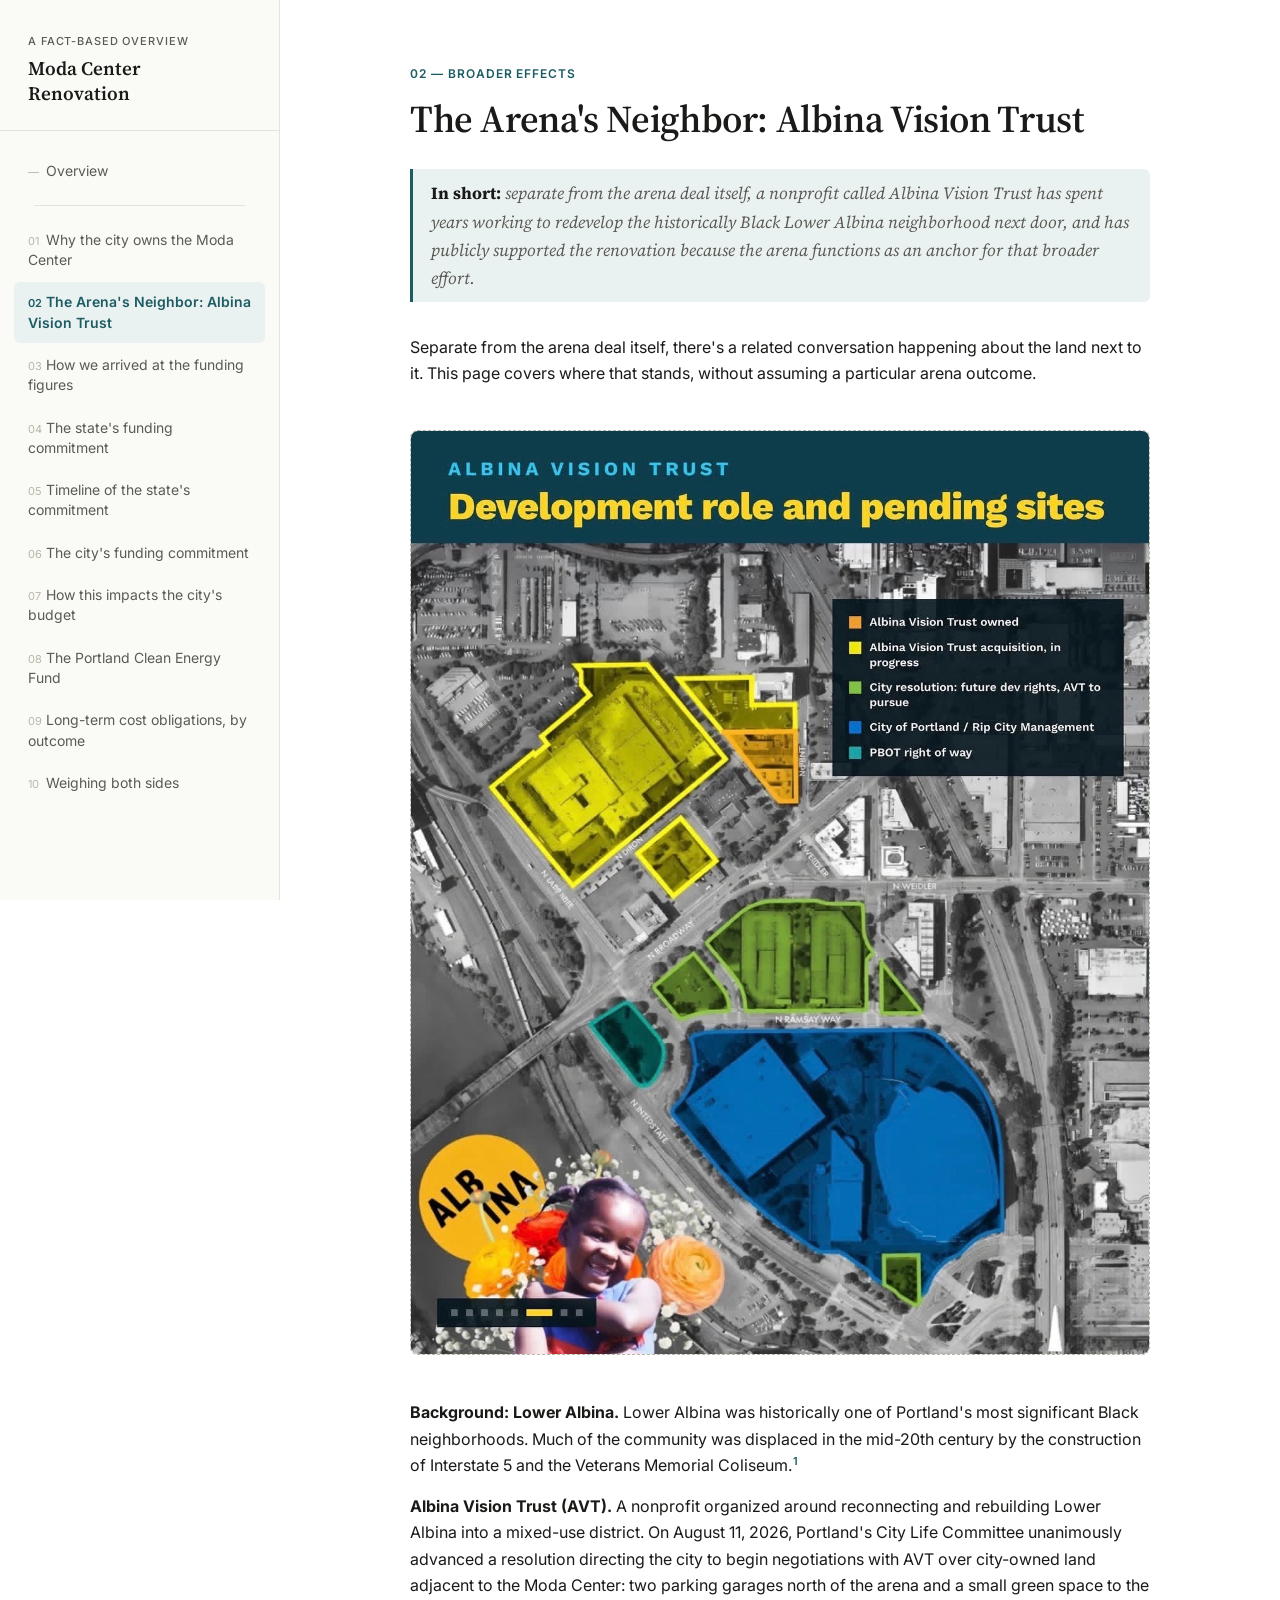
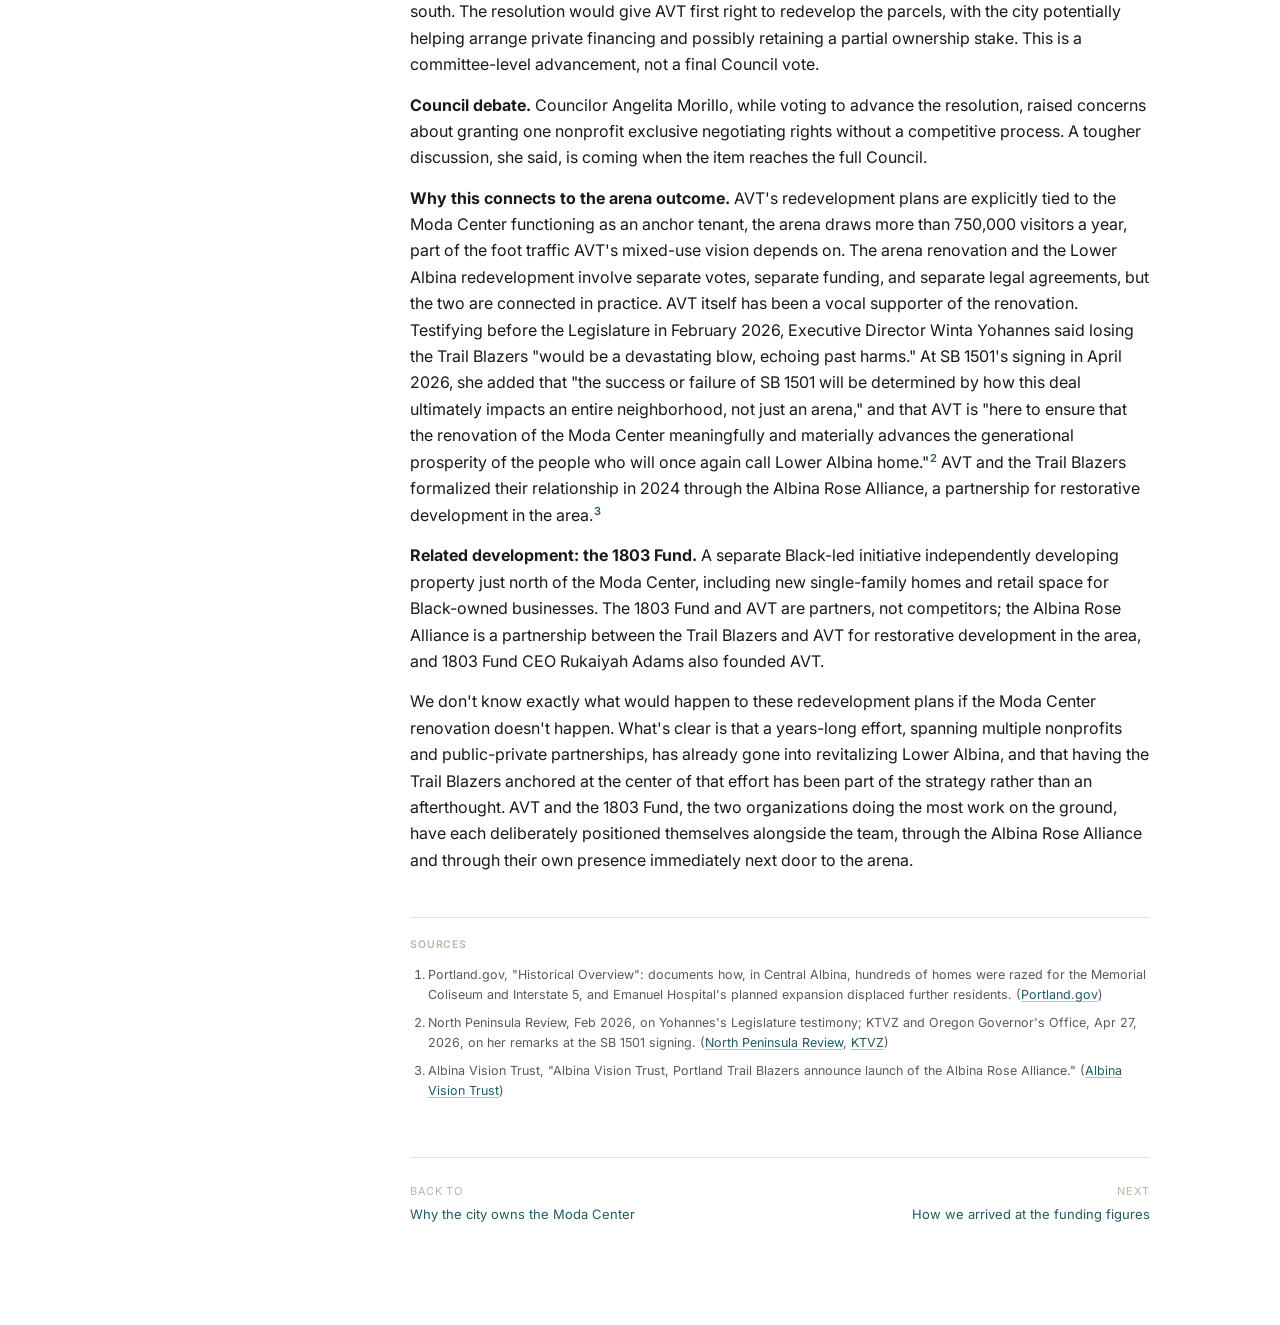
==== albina.html @ 6f6a685f "Add files via upload" ====
<!DOCTYPE html>
<html lang="en">
<head>
<meta charset="UTF-8">
<meta name="viewport" content="width=device-width, initial-scale=1.0">
<title>The Arena's Neighbor: Albina Vision Trust — Moda Center Renovation</title>
<link rel="preconnect" href="https://fonts.googleapis.com">
<link href="https://fonts.googleapis.com/css2?family=Source+Serif+4:opsz,wght@8..60,500;8..60,600;8..60,700&family=Inter:wght@400;500;600&display=swap" rel="stylesheet">
<link rel="stylesheet" href="styles.css">
</head>
<body>

<div class="mobile-topbar">
  <button class="menu-btn" id="menuBtn" aria-label="Open menu">☰</button>
  <a class="name" href="index.html">Moda Center Renovation</a>
</div>
<div class="sidebar-overlay" id="overlay"></div>

<div class="app">

  <aside class="sidebar" id="sidebar">
    <div class="sidebar-title">
      <div class="kicker">A fact-based overview</div>
      <a class="name" href="index.html">Moda Center<br>Renovation</a>
    </div>
    <nav class="navlist" id="navlist">
      <a href="index.html"><span class="navnum">&mdash;</span>Overview</a>
      <div class="navdivider"></div>
      <a href="city-ownership.html"><span class="navnum">01</span>Why the city owns the Moda Center</a>
      <a href="albina.html" class="active"><span class="navnum">02</span>The Arena's Neighbor: Albina Vision Trust</a>
      <a href="funding-figures.html"><span class="navnum">03</span>How we arrived at the funding figures</a>
      <a href="state-commitment.html"><span class="navnum">04</span>The state's funding commitment</a>
      <a href="state-timeline.html"><span class="navnum">05</span>Timeline of the state's commitment</a>
      <a href="city-commitment.html"><span class="navnum">06</span>The city's funding commitment</a>
      <a href="city-budget.html"><span class="navnum">07</span>How this impacts the city's budget</a>
      <a href="pcef.html"><span class="navnum">08</span>The Portland Clean Energy Fund</a>
      <a href="long-term-costs.html"><span class="navnum">09</span>Long-term cost obligations, by outcome</a>
      <a href="case-for-against.html"><span class="navnum">10</span>Weighing both sides</a>
    </nav>
  </aside>

  <main class="content">
    <div class="page">
      <div class="page-eyebrow">02 &mdash; Broader effects</div>
      <h1>The Arena's Neighbor: Albina Vision Trust</h1>

      <div class="tldr">
        <strong>In short:</strong> separate from the arena deal itself, a nonprofit called Albina Vision Trust has spent years working to redevelop the historically Black Lower Albina neighborhood next door, and has publicly supported the renovation because the arena functions as an anchor for that broader effort.
      </div>

      <div class="slot">
        <div class="intro-slot">
<p>Separate from the arena deal itself, there's a related conversation happening about the land next to it. This page covers where that stands, without assuming a particular arena outcome.</p>
        </div>
      </div>

      <div class="slot">
        <div class="image-slot">
          <img src="albina.png" alt="Map or district diagram of the parcels involved in the Lower Albina redevelopment">
        </div>
      </div>

      <div class="slot">
        <div class="commentary-slot">
<p><strong>Background: Lower Albina.</strong> Lower Albina was historically one of Portland's most significant Black neighborhoods. Much of the community was displaced in the mid-20th century by the construction of Interstate 5 and the Veterans Memorial Coliseum.<span class="footnote-ref">1</span></p>
<p><strong>Albina Vision Trust (AVT).</strong> A nonprofit organized around reconnecting and rebuilding Lower Albina into a mixed-use district. On August 11, 2026, Portland's City Life Committee unanimously advanced a resolution directing the city to begin negotiations with AVT over city-owned land adjacent to the Moda Center: two parking garages north of the arena and a small green space to the south. The resolution would give AVT first right to redevelop the parcels, with the city potentially helping arrange private financing and possibly retaining a partial ownership stake. This is a committee-level advancement, not a final Council vote.</p>
<p><strong>Council debate.</strong> Councilor Angelita Morillo, while voting to advance the resolution, raised concerns about granting one nonprofit exclusive negotiating rights without a competitive process. A tougher discussion, she said, is coming when the item reaches the full Council.</p>
<p><strong>Why this connects to the arena outcome.</strong> AVT's redevelopment plans are explicitly tied to the Moda Center functioning as an anchor tenant, the arena draws more than 750,000 visitors a year, part of the foot traffic AVT's mixed-use vision depends on. The arena renovation and the Lower Albina redevelopment involve separate votes, separate funding, and separate legal agreements, but the two are connected in practice. AVT itself has been a vocal supporter of the renovation. Testifying before the Legislature in February 2026, Executive Director Winta Yohannes said losing the Trail Blazers "would be a devastating blow, echoing past harms." At SB 1501's signing in April 2026, she added that "the success or failure of SB 1501 will be determined by how this deal ultimately impacts an entire neighborhood, not just an arena," and that AVT is "here to ensure that the renovation of the Moda Center meaningfully and materially advances the generational prosperity of the people who will once again call Lower Albina home."<span class="footnote-ref">2</span> AVT and the Trail Blazers formalized their relationship in 2024 through the Albina Rose Alliance, a partnership for restorative development in the area.<span class="footnote-ref">3</span></p>
<p><strong>Related development: the 1803 Fund.</strong> A separate Black-led initiative independently developing property just north of the Moda Center, including new single-family homes and retail space for Black-owned businesses. The 1803 Fund and AVT are partners, not competitors; the Albina Rose Alliance is a partnership between the Trail Blazers and AVT for restorative development in the area, and 1803 Fund CEO Rukaiyah Adams also founded AVT.</p>
<p>We don't know exactly what would happen to these redevelopment plans if the Moda Center renovation doesn't happen. What's clear is that a years-long effort, spanning multiple nonprofits and public-private partnerships, has already gone into revitalizing Lower Albina, and that having the Trail Blazers anchored at the center of that effort has been part of the strategy rather than an afterthought. AVT and the 1803 Fund, the two organizations doing the most work on the ground, have each deliberately positioned themselves alongside the team, through the Albina Rose Alliance and through their own presence immediately next door to the arena.</p>
        </div>
      </div>

      <div class="slot footnotes">
        <div class="slot-label">Sources</div>
        <ol>
          <li>Portland.gov, "Historical Overview": documents how, in Central Albina, hundreds of homes were razed for the Memorial Coliseum and Interstate 5, and Emanuel Hospital's planned expansion displaced further residents. (<a href="https://www.portland.gov/phb/nnehousing/framework/historical-overview" target="_blank" rel="noopener">Portland.gov</a>)</li>
          <li>North Peninsula Review, Feb 2026, on Yohannes's Legislature testimony; KTVZ and Oregon Governor's Office, Apr 27, 2026, on her remarks at the SB 1501 signing. (<a href="https://northpeninsulareview.com/support-grows-for-moda-center-upgrades-to-keep-trail-blazers-in-portland/" target="_blank" rel="noopener">North Peninsula Review</a>, <a href="https://ktvz.com/news/2026/04/27/oregon-and-portland-invest-in-moda-center-modernization/" target="_blank" rel="noopener">KTVZ</a>)</li>
          <li>Albina Vision Trust, "Albina Vision Trust, Portland Trail Blazers announce launch of the Albina Rose Alliance." (<a href="https://albinavision.org/albina-rose-alliance" target="_blank" rel="noopener">Albina Vision Trust</a>)</li>
        </ol>
      </div>

      <div class="page-footer-nav">
        <a href="city-ownership.html"><span class="dir">Back to</span><span>Why the city owns the Moda Center</span></a>
        <a class="next" href="funding-figures.html"><span class="dir">Next</span><span>How we arrived at the funding figures</span></a>
      </div>
    </div>
  </main>
</div>

<script src="script.js"></script>

</body>
</html>
---- styles.css ----
:root{
  --white:#FFFFFF;
  --ink:#1A1A18;
  --ink-soft:#5B5A54;
  --line:#E5E3DC;
  --sidebar-bg:#FAFAF7;
  --accent:#1D5C63;
  --accent-soft:#EAF1F1;
  --placeholder-bg:#F7F6F2;
  --placeholder-line:#B9B6A9;
}
*{box-sizing:border-box;}
html{scroll-behavior:smooth;}
body{
  margin:0;
  background:var(--white);
  color:var(--ink);
  font-family:'Inter', -apple-system, sans-serif;
  line-height:1.65;
  -webkit-font-smoothing:antialiased;
}
a{color:var(--accent);text-decoration-color:rgba(29,92,99,0.35);text-underline-offset:2px;}
a:hover{text-decoration-color:var(--accent);}

/* ---------- Layout ---------- */
.app{display:flex;min-height:100vh;}

/* ---------- Sidebar ---------- */
.sidebar{
  width:280px;
  flex-shrink:0;
  background:var(--sidebar-bg);
  border-right:1px solid var(--line);
  padding:32px 0 40px;
  position:sticky;
  top:0;
  height:100vh;
  overflow-y:auto;
}
.sidebar-title{
  padding:0 28px 24px;
  border-bottom:1px solid var(--line);
  margin-bottom:12px;
}
.sidebar-title .kicker{
  font-size:11px;
  letter-spacing:.08em;
  text-transform:uppercase;
  color:var(--ink-soft);
  margin-bottom:6px;
  font-weight:500;
}
.sidebar-title .name{
  font-family:'Source Serif 4', serif;
  font-weight:600;
  font-size:19px;
  line-height:1.3;
  color:var(--ink);
  text-decoration:none;
  display:block;
}
nav.navlist{padding:8px 14px;}
nav.navlist a{
  display:block;
  text-decoration:none;
  color:var(--ink-soft);
  font-size:14px;
  line-height:1.45;
  padding:10px 14px;
  border-radius:6px;
  margin-bottom:2px;
  transition:background .12s ease, color .12s ease;
}
nav.navlist a:hover{background:var(--accent-soft);color:var(--ink);}
nav.navlist a.active{
  background:var(--accent-soft);
  color:var(--accent);
  font-weight:600;
}
nav.navlist .navnum{
  display:inline-block;
  font-family:'Inter',sans-serif;
  font-size:11px;
  color:var(--placeholder-line);
  width:18px;
}
nav.navlist a.active .navnum{color:var(--accent);}
.navdivider{
  height:1px;background:var(--line);margin:14px 20px;
}

/* Mobile toggle */
.mobile-topbar{display:none;}
.sidebar-overlay{display:none;}

/* ---------- Main content ---------- */
main.content{
  flex:1;
  min-width:0;
  padding:64px 48px 100px;
}
.page{max-width:740px;margin:0 auto;}

.page-eyebrow{
  font-size:12px;
  letter-spacing:.08em;
  text-transform:uppercase;
  color:var(--accent);
  font-weight:600;
  margin-bottom:14px;
}
.page h1{
  font-family:'Source Serif 4', serif;
  font-weight:600;
  font-size:clamp(28px, 4vw, 38px);
  line-height:1.15;
  letter-spacing:-0.01em;
  margin:0 0 28px;
}

/* ---------- Placeholder blocks (user fills these in) ---------- */
.slot{margin-bottom:44px;}
.slot-label{
  font-family:'Inter',sans-serif;
  font-size:10.5px;
  letter-spacing:.08em;
  text-transform:uppercase;
  color:var(--placeholder-line);
  font-weight:600;
  margin-bottom:10px;
}

.intro-slot{
  font-size:16px;
  line-height:1.65;
  color:var(--ink);
}
.intro-slot p{margin:0 0 14px;}
.intro-slot p:last-child{margin-bottom:0;}
.intro-slot .placeholder-text{color:var(--placeholder-line);font-style:italic;}

.image-slot{
  border:1.5px dashed var(--placeholder-line);
  background:var(--placeholder-bg);
  border-radius:8px;
  padding:0;
  overflow:hidden;
}
.image-slot .img-inner{
  min-height:280px;
  display:flex;
  flex-direction:column;
  align-items:center;
  justify-content:center;
  gap:10px;
  padding:36px 24px;
  text-align:center;
}
.image-slot .icon{font-size:26px;opacity:.35;}
.image-slot .img-title{
  font-family:'Inter',sans-serif;
  font-size:13px;
  font-weight:600;
  color:var(--ink-soft);
}
.image-slot .img-desc{
  font-size:13px;
  color:var(--placeholder-line);
  max-width:420px;
}
.image-slot img{
  display:block;
  width:100%;
  height:auto;
}

/* Two images side by side, sharing one caption beneath */
.image-pair{
  display:flex;
  gap:16px;
}
.image-pair .image-slot{
  flex:1;
  min-width:0;
}
@media (max-width:640px){
  .image-pair{flex-direction:column;}
}

/* Two columns side by side, each with its own image + list (case-for/case-against pages) */
.two-col{
  display:flex;
  gap:28px;
  align-items:flex-start;
}
.two-col > div{
  flex:1;
  min-width:0;
}
.two-col h3{
  font-family:'Source Serif 4', serif;
  font-weight:600;
  font-size:19px;
  margin:0 0 14px;
}
.two-col ul{
  padding-left:20px;
  margin:14px 0 0;
  font-size:15px;
}
.two-col li{margin-bottom:12px;line-height:1.55;}
.two-col li a{font-size:12.5px;}
@media (max-width:768px){
  .two-col{flex-direction:column;}
}

/* Real, drafted infographics — distinct from the dashed "add your own" slots */
.graphic-card{
  border:1px solid var(--line);
  background:var(--white);
  border-radius:8px;
  padding:20px 16px 8px;
}
.graphic-card svg{display:block;width:100%;height:auto;}
.graphic-caption{
  font-family:'Inter',sans-serif;
  font-size:12px;
  color:var(--placeholder-line);
  text-align:center;
  padding:10px 16px 4px;
  font-style:italic;
}

.commentary-slot{
  font-size:16px;
  color:var(--ink);
}
.commentary-slot p{margin:0 0 14px;}
.commentary-slot p:last-child{margin-bottom:0;}
.commentary-slot .placeholder-text{
  color:var(--placeholder-line);
  font-style:italic;
  line-height:1.8;
}
.commentary-slot .placeholder-text p{margin:0 0 14px;}
.commentary-slot .example-link-note{
  margin-top:18px;
  padding:14px 16px;
  background:var(--placeholder-bg);
  border:1px dashed var(--placeholder-line);
  border-radius:6px;
  font-family:'Inter',sans-serif;
  font-size:12.5px;
  color:var(--ink-soft);
}
.commentary-slot .example-link-note code{
  background:var(--white);
  border:1px solid var(--line);
  border-radius:3px;
  padding:1px 5px;
  font-size:11.5px;
}
.commentary-slot ul{padding-left:20px;margin:0 0 14px;}
.commentary-slot li{margin-bottom:6px;}

.footnote-ref{
  font-size:11px;
  vertical-align:super;
  color:var(--accent);
  font-weight:600;
  margin-left:1px;
}

.footnotes{
  margin-top:40px;
  padding-top:18px;
  border-top:1px solid var(--line);
}
.footnotes .slot-label{margin-bottom:12px;}
.footnotes ol{
  padding-left:18px;
  margin:0;
  font-family:'Inter',sans-serif;
  font-size:12.5px;
  color:var(--ink-soft);
}
.footnotes li{margin-bottom:8px;line-height:1.6;}

/* One-line "in short" summary under H1 */
.tldr{
  font-size:17px;
  color:var(--ink-soft);
  border-left:3px solid var(--accent);
  padding:10px 18px;
  margin:0 0 32px;
  background:var(--accent-soft);
  border-radius:0 6px 6px 0;
  font-family:'Source Serif 4', serif;
  font-style:italic;
}
.tldr strong{font-style:normal;color:var(--ink);}

/* Pulled-out stat callout (two-panel comparison) */
.stat-callout{
  display:flex;
  border:1px solid var(--line);
  border-radius:8px;
  overflow:hidden;
  margin:32px 0;
}
.stat-callout .stat-block{
  flex:1;
  padding:22px 20px;
  text-align:center;
  border-right:1px solid var(--line);
}
.stat-callout .stat-block:last-child{border-right:none;background:var(--accent-soft);}
.stat-callout .num{
  font-family:'Source Serif 4', serif;
  font-weight:600;
  font-size:32px;
  color:var(--ink);
  display:block;
}
.stat-callout .stat-block:last-child .num{color:var(--accent);}
.stat-callout .lbl{
  font-size:12px;
  color:var(--ink-soft);
  text-transform:uppercase;
  letter-spacing:.04em;
  margin-top:4px;
  display:block;
}
@media (max-width:600px){
  .stat-callout{flex-direction:column;}
  .stat-callout .stat-block{border-right:none;border-bottom:1px solid var(--line);}
  .stat-callout .stat-block:last-child{border-bottom:none;}
}

/* Consistent bold-label / dated fact list */
.fact-list{list-style:none;margin:14px 0;padding:0;}
.fact-list li{
  display:grid;
  grid-template-columns:120px 1fr;
  gap:16px;
  padding:12px 0;
  border-bottom:1px solid var(--line);
  font-size:15px;
}
.fact-list li:first-child{padding-top:0;}
.fact-list li:last-child{border-bottom:none;}
.fact-list .fl-label{
  font-family:'Source Serif 4', serif;
  font-weight:600;
  color:var(--accent);
  font-size:15px;
}
@media (max-width:560px){
  .fact-list li{grid-template-columns:1fr;gap:2px;}
}

.page-footer-nav{
  margin-top:56px;
  padding-top:24px;
  border-top:1px solid var(--line);
  display:flex;
  justify-content:space-between;
  font-family:'Inter',sans-serif;
  font-size:13px;
}
.page-footer-nav a{
  display:flex;
  flex-direction:column;
  text-decoration:none;
}
.page-footer-nav .dir{font-size:11px;text-transform:uppercase;letter-spacing:.06em;color:var(--placeholder-line);margin-bottom:3px;}
.page-footer-nav .next{margin-left:auto;text-align:right;}

@media (max-width: 880px){
  .sidebar{
    position:fixed;
    left:0;top:0;
    transform:translateX(-100%);
    z-index:50;
    transition:transform .2s ease;
    width:280px;
    box-shadow:2px 0 24px rgba(0,0,0,0.08);
  }
  .sidebar.open{transform:translateX(0);}
  .sidebar-overlay{
    display:none;
    position:fixed;inset:0;
    background:rgba(0,0,0,0.25);
    z-index:40;
  }
  .sidebar-overlay.show{display:block;}
  .mobile-topbar{
    display:flex;
    align-items:center;
    gap:14px;
    padding:16px 20px;
    border-bottom:1px solid var(--line);
    position:sticky;
    top:0;
    background:var(--white);
    z-index:30;
  }
  .mobile-topbar .menu-btn{
    border:1px solid var(--line);
    background:var(--white);
    border-radius:6px;
    width:36px;height:36px;
    display:flex;align-items:center;justify-content:center;
    cursor:pointer;
    font-size:16px;
  }
  .mobile-topbar .name{
    font-family:'Source Serif 4', serif;
    font-weight:600;
    font-size:16px;
    text-decoration:none;
    color:var(--ink);
  }
  main.content{padding:32px 22px 80px;}
}
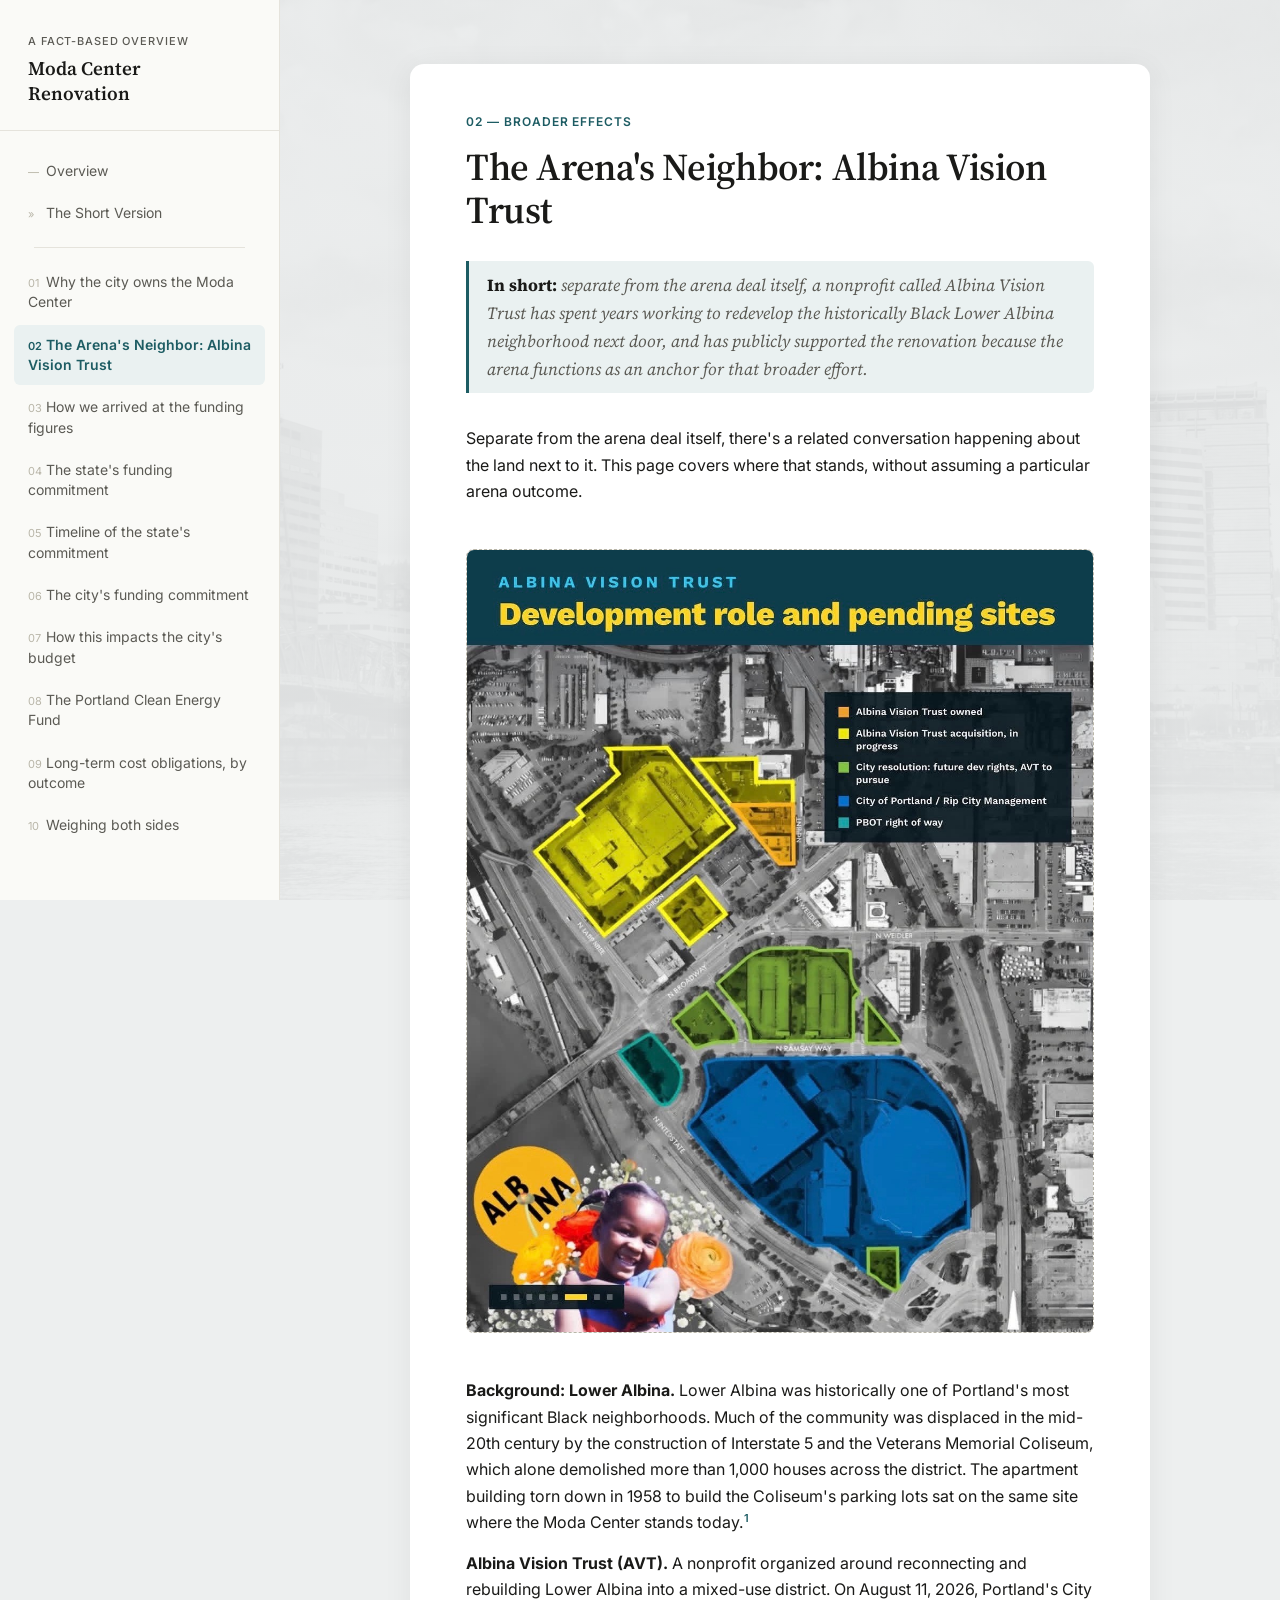
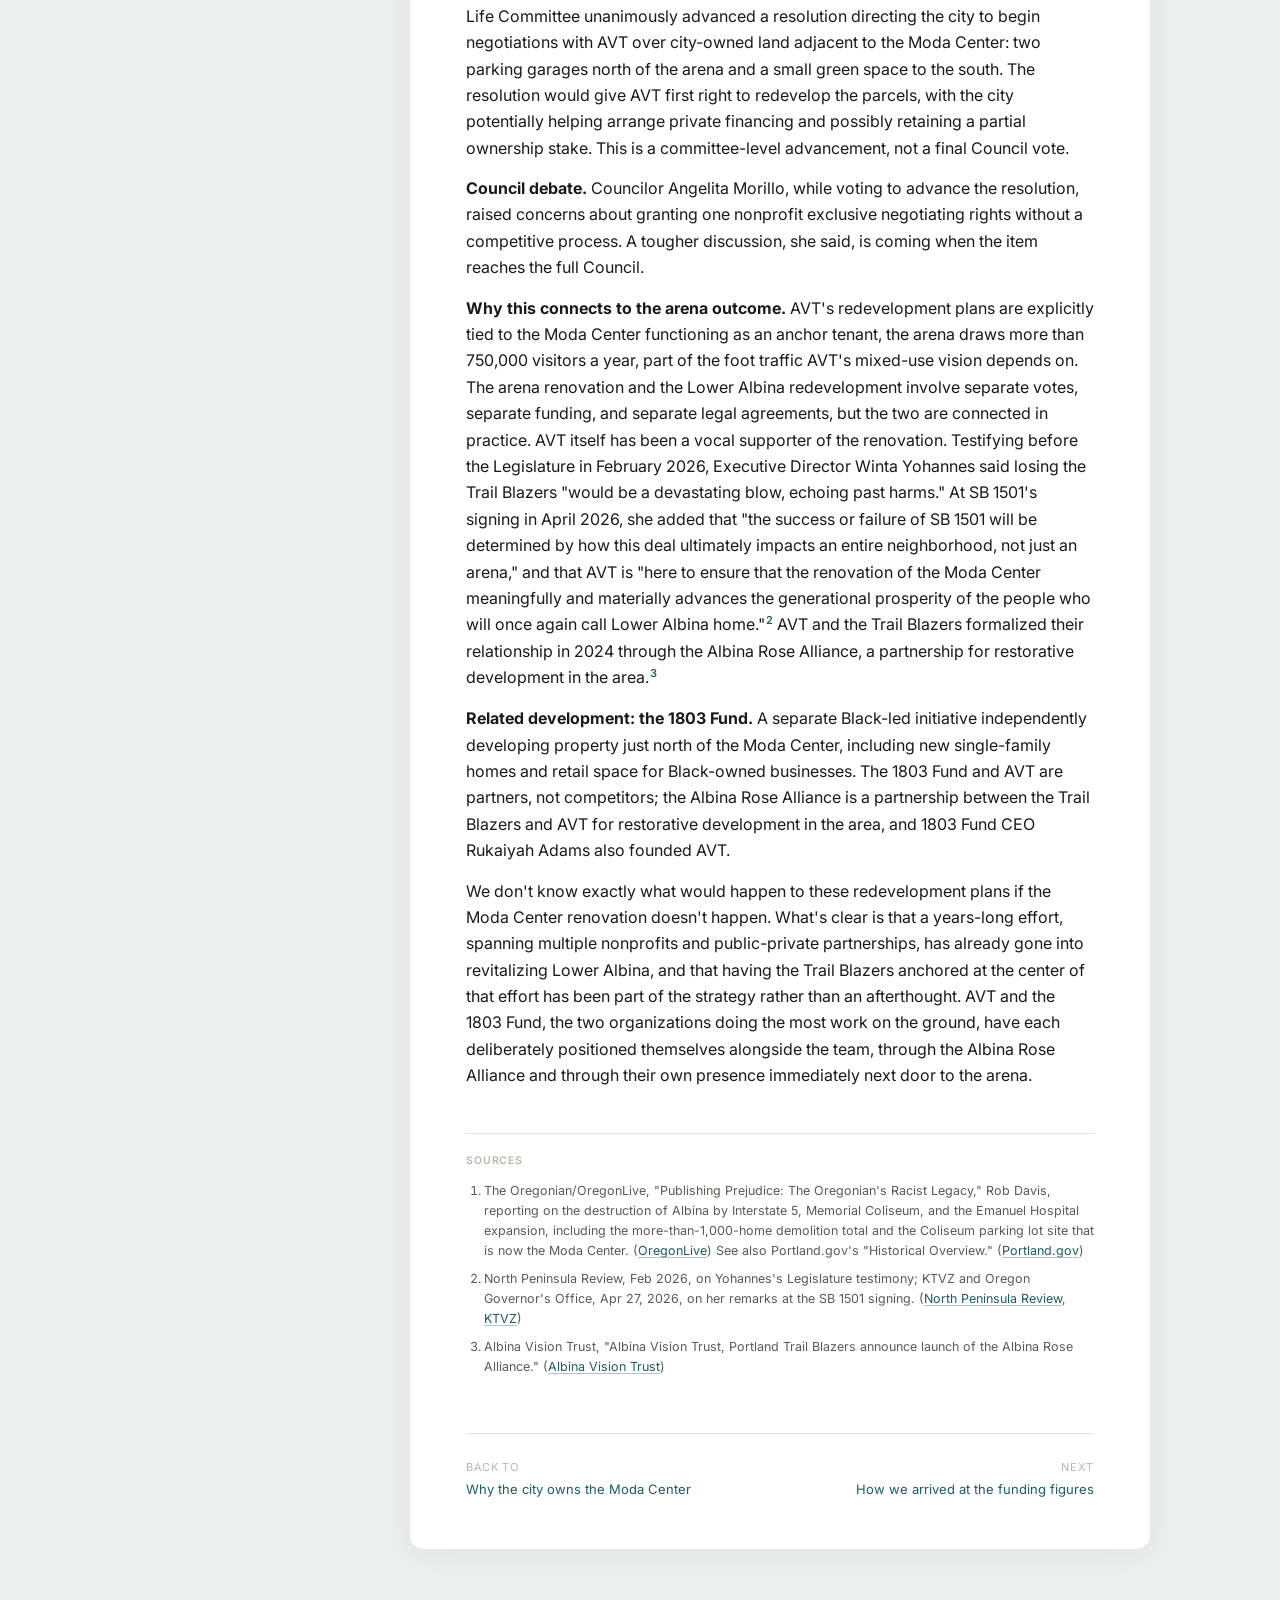
==== commit 066af4f6: "Add files via upload" ====
--- a/albina.html
+++ b/albina.html
@@ -24,7 +24,8 @@
       <a class="name" href="index.html">Moda Center<br>Renovation</a>
     </div>
     <nav class="navlist" id="navlist">
-      <a href="index.html"><span class="navnum">&mdash;</span>Overview</a>
+      <a href="overview.html"><span class="navnum">&mdash;</span>Overview</a>
+      <a href="short-version.html"><span class="navnum">&raquo;</span>The Short Version</a>
       <div class="navdivider"></div>
       <a href="city-ownership.html"><span class="navnum">01</span>Why the city owns the Moda Center</a>
       <a href="albina.html" class="active"><span class="navnum">02</span>The Arena's Neighbor: Albina Vision Trust</a>
@@ -62,7 +63,7 @@
 
       <div class="slot">
         <div class="commentary-slot">
-<p><strong>Background: Lower Albina.</strong> Lower Albina was historically one of Portland's most significant Black neighborhoods. Much of the community was displaced in the mid-20th century by the construction of Interstate 5 and the Veterans Memorial Coliseum.<span class="footnote-ref">1</span></p>
+<p><strong>Background: Lower Albina.</strong> Lower Albina was historically one of Portland's most significant Black neighborhoods. Much of the community was displaced in the mid-20th century by the construction of Interstate 5 and the Veterans Memorial Coliseum, which alone demolished more than 1,000 houses across the district. The apartment building torn down in 1958 to build the Coliseum's parking lots sat on the same site where the Moda Center stands today.<span class="footnote-ref">1</span></p>
 <p><strong>Albina Vision Trust (AVT).</strong> A nonprofit organized around reconnecting and rebuilding Lower Albina into a mixed-use district. On August 11, 2026, Portland's City Life Committee unanimously advanced a resolution directing the city to begin negotiations with AVT over city-owned land adjacent to the Moda Center: two parking garages north of the arena and a small green space to the south. The resolution would give AVT first right to redevelop the parcels, with the city potentially helping arrange private financing and possibly retaining a partial ownership stake. This is a committee-level advancement, not a final Council vote.</p>
 <p><strong>Council debate.</strong> Councilor Angelita Morillo, while voting to advance the resolution, raised concerns about granting one nonprofit exclusive negotiating rights without a competitive process. A tougher discussion, she said, is coming when the item reaches the full Council.</p>
 <p><strong>Why this connects to the arena outcome.</strong> AVT's redevelopment plans are explicitly tied to the Moda Center functioning as an anchor tenant, the arena draws more than 750,000 visitors a year, part of the foot traffic AVT's mixed-use vision depends on. The arena renovation and the Lower Albina redevelopment involve separate votes, separate funding, and separate legal agreements, but the two are connected in practice. AVT itself has been a vocal supporter of the renovation. Testifying before the Legislature in February 2026, Executive Director Winta Yohannes said losing the Trail Blazers "would be a devastating blow, echoing past harms." At SB 1501's signing in April 2026, she added that "the success or failure of SB 1501 will be determined by how this deal ultimately impacts an entire neighborhood, not just an arena," and that AVT is "here to ensure that the renovation of the Moda Center meaningfully and materially advances the generational prosperity of the people who will once again call Lower Albina home."<span class="footnote-ref">2</span> AVT and the Trail Blazers formalized their relationship in 2024 through the Albina Rose Alliance, a partnership for restorative development in the area.<span class="footnote-ref">3</span></p>
@@ -74,7 +75,7 @@
       <div class="slot footnotes">
         <div class="slot-label">Sources</div>
         <ol>
-          <li>Portland.gov, "Historical Overview": documents how, in Central Albina, hundreds of homes were razed for the Memorial Coliseum and Interstate 5, and Emanuel Hospital's planned expansion displaced further residents. (<a href="https://www.portland.gov/phb/nnehousing/framework/historical-overview" target="_blank" rel="noopener">Portland.gov</a>)</li>
+          <li>The Oregonian/OregonLive, "Publishing Prejudice: The Oregonian's Racist Legacy," Rob Davis, reporting on the destruction of Albina by Interstate 5, Memorial Coliseum, and the Emanuel Hospital expansion, including the more-than-1,000-home demolition total and the Coliseum parking lot site that is now the Moda Center. (<a href="https://projects.oregonlive.com/publishing-prejudice/whitewashing-destruction" target="_blank" rel="noopener">OregonLive</a>) See also Portland.gov's "Historical Overview." (<a href="https://www.portland.gov/phb/nnehousing/framework/historical-overview" target="_blank" rel="noopener">Portland.gov</a>)</li>
           <li>North Peninsula Review, Feb 2026, on Yohannes's Legislature testimony; KTVZ and Oregon Governor's Office, Apr 27, 2026, on her remarks at the SB 1501 signing. (<a href="https://northpeninsulareview.com/support-grows-for-moda-center-upgrades-to-keep-trail-blazers-in-portland/" target="_blank" rel="noopener">North Peninsula Review</a>, <a href="https://ktvz.com/news/2026/04/27/oregon-and-portland-invest-in-moda-center-modernization/" target="_blank" rel="noopener">KTVZ</a>)</li>
           <li>Albina Vision Trust, "Albina Vision Trust, Portland Trail Blazers announce launch of the Albina Rose Alliance." (<a href="https://albinavision.org/albina-rose-alliance" target="_blank" rel="noopener">Albina Vision Trust</a>)</li>
         </ol>
--- a/styles.css
+++ b/styles.css
@@ -10,10 +10,20 @@
   --placeholder-line:#B9B6A9;
 }
 *{box-sizing:border-box;}
-html{scroll-behavior:smooth;}
+html{
+  scroll-behavior:smooth;
+  background-color:#EDEFEF;
+  background-image:
+    linear-gradient(180deg, rgba(237,239,239,0.88), rgba(237,239,239,0.93)),
+    url('site-background.png');
+  background-repeat:no-repeat;
+  background-size:cover;
+  background-position:top center;
+  background-attachment:fixed;
+}
 body{
   margin:0;
-  background:var(--white);
+  background:transparent;
   color:var(--ink);
   font-family:'Inter', -apple-system, sans-serif;
   line-height:1.65;
@@ -99,7 +109,14 @@
   min-width:0;
   padding:64px 48px 100px;
 }
-.page{max-width:740px;margin:0 auto;}
+.page{
+  max-width:740px;
+  margin:0 auto;
+  background:var(--white);
+  border-radius:14px;
+  padding:48px 56px;
+  box-shadow:0 4px 30px rgba(20,30,30,0.06);
+}
 
 .page-eyebrow{
   font-size:12px;
@@ -285,6 +302,23 @@
   color:var(--ink-soft);
 }
 .footnotes li{margin-bottom:8px;line-height:1.6;}
+
+/* Reading-time badge */
+.readtime{
+  display:inline-flex;
+  align-items:center;
+  gap:8px;
+  font-family:'Inter',sans-serif;
+  font-size:13px;
+  color:var(--ink-soft);
+  background:var(--placeholder-bg);
+  border:1px solid var(--line);
+  border-radius:20px;
+  padding:7px 16px;
+  margin:0 0 28px;
+}
+.readtime .clock{font-size:14px;}
+.readtime strong{color:var(--ink);font-weight:600;}
 
 /* One-line "in short" summary under H1 */
 .tldr{
@@ -421,5 +455,134 @@
     text-decoration:none;
     color:var(--ink);
   }
-  main.content{padding:32px 22px 80px;}
-}
+  main.content{padding:32px 14px 80px;}
+  .page{padding:28px 24px;border-radius:10px;}
+}
+
+/* ============================================== */
+/* The Short Version — fast-scan page blocks       */
+/* ============================================== */
+.scan-block{padding:36px 0;border-bottom:1px solid var(--line);}
+.scan-block:first-of-type{padding-top:0;}
+.scan-block:last-child{border-bottom:none;}
+.scan-block .scan-num{
+  font-family:'Inter',sans-serif;
+  font-size:11px;
+  color:var(--accent);
+  font-weight:600;
+  letter-spacing:.06em;
+  text-transform:uppercase;
+  margin-bottom:6px;
+}
+.scan-block h2{
+  font-family:'Source Serif 4', serif;
+  font-weight:600;
+  font-size:20px;
+  margin:0 0 14px;
+  line-height:1.3;
+}
+.scan-block a h2{color:var(--ink);}
+.scan-block a{text-decoration:none;}
+.scan-block .image-slot{margin-bottom:14px;}
+.scan-block > p{
+  font-size:15px;
+  color:var(--ink-soft);
+  margin:0 0 10px;
+}
+.readmore{
+  font-family:'Inter',sans-serif;
+  font-size:13px;
+  font-weight:600;
+  text-decoration:none;
+}
+.readmore::after{content:" \2192";}
+
+/* ============================================== */
+/* Landing choice page (index.html only)           */
+/* ============================================== */
+.landing-body{
+  margin:0;
+  background:var(--white);
+  color:var(--ink);
+  font-family:'Inter', -apple-system, sans-serif;
+  line-height:1.6;
+  -webkit-font-smoothing:antialiased;
+  min-height:100vh;
+  display:flex;
+  align-items:center;
+  justify-content:center;
+  padding:40px 20px;
+}
+.landing-wrap{max-width:760px;width:100%;text-align:center;}
+.landing-wrap .kicker{
+  font-family:'Inter',sans-serif;
+  font-size:11px;
+  letter-spacing:.1em;
+  text-transform:uppercase;
+  color:var(--ink-soft);
+  margin-bottom:14px;
+}
+.landing-h1{
+  font-family:'Source Serif 4', serif;
+  font-weight:600;
+  font-size:clamp(28px,4.5vw,40px);
+  line-height:1.2;
+  margin:0 0 14px;
+  letter-spacing:-0.01em;
+}
+.landing-sub{
+  font-size:16px;
+  color:var(--ink-soft);
+  max-width:480px;
+  margin:0 auto 44px;
+}
+.choices{display:flex;gap:20px;}
+.choice-card{
+  flex:1;
+  border:1.5px solid var(--line);
+  border-radius:12px;
+  padding:32px 24px;
+  text-align:left;
+  text-decoration:none;
+  color:inherit;
+  transition:border-color .15s ease, box-shadow .15s ease, transform .15s ease;
+  display:block;
+}
+.choice-card:hover{
+  border-color:var(--accent);
+  box-shadow:0 6px 24px rgba(29,92,99,0.1);
+  transform:translateY(-2px);
+}
+.choice-card .time{
+  font-family:'Inter',sans-serif;
+  font-size:12px;
+  font-weight:600;
+  color:var(--accent);
+  text-transform:uppercase;
+  letter-spacing:.05em;
+  margin-bottom:8px;
+}
+.choice-card h2{
+  font-family:'Source Serif 4', serif;
+  font-weight:600;
+  font-size:20px;
+  margin:0 0 10px;
+}
+.choice-card p{
+  font-size:14px;
+  color:var(--ink-soft);
+  margin:0 0 16px;
+  line-height:1.6;
+}
+.choice-card .cta{
+  font-family:'Inter',sans-serif;
+  font-size:13px;
+  font-weight:600;
+  color:var(--accent);
+}
+.choice-card .cta::after{content:" \2192";}
+.choice-card.primary{background:var(--accent-soft);border-color:var(--accent-soft);}
+.skip-link{display:block;margin-top:32px;font-size:13px;color:var(--ink-soft);}
+@media (max-width:600px){
+  .choices{flex-direction:column;}
+}
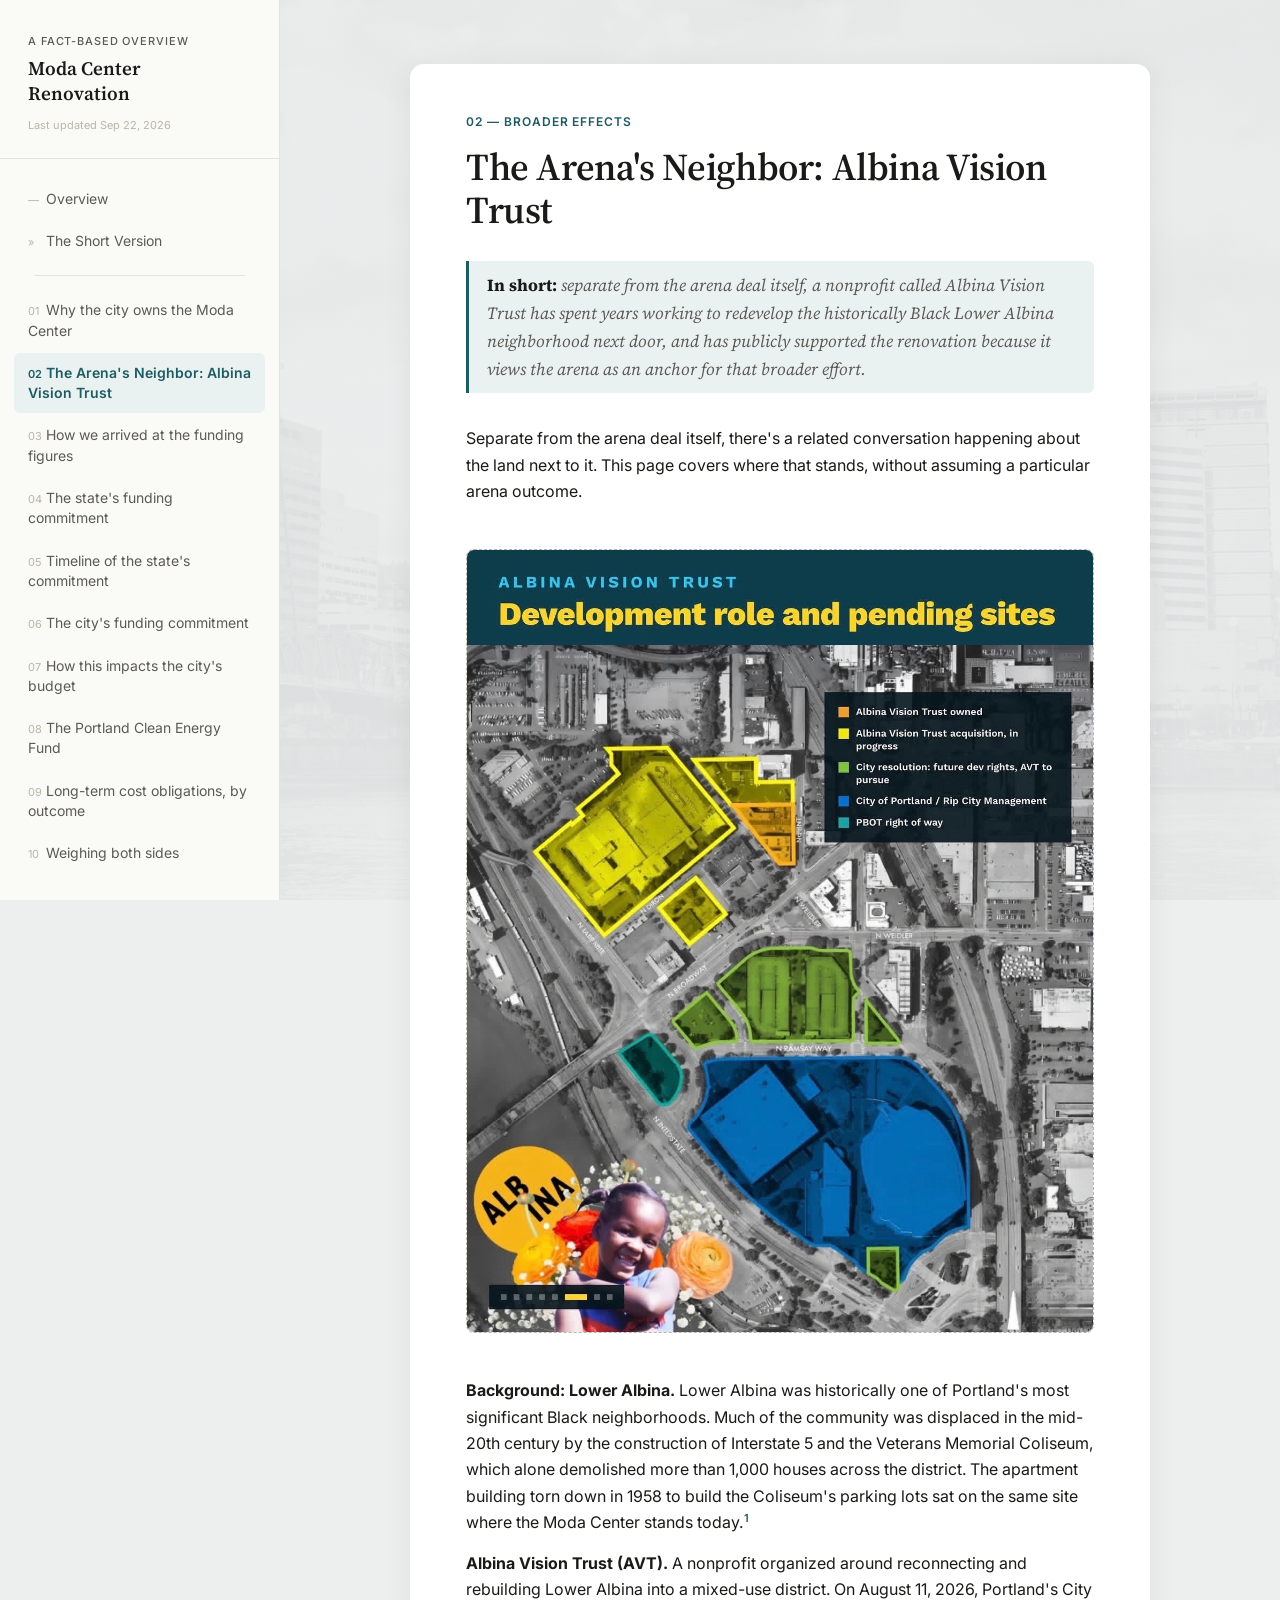
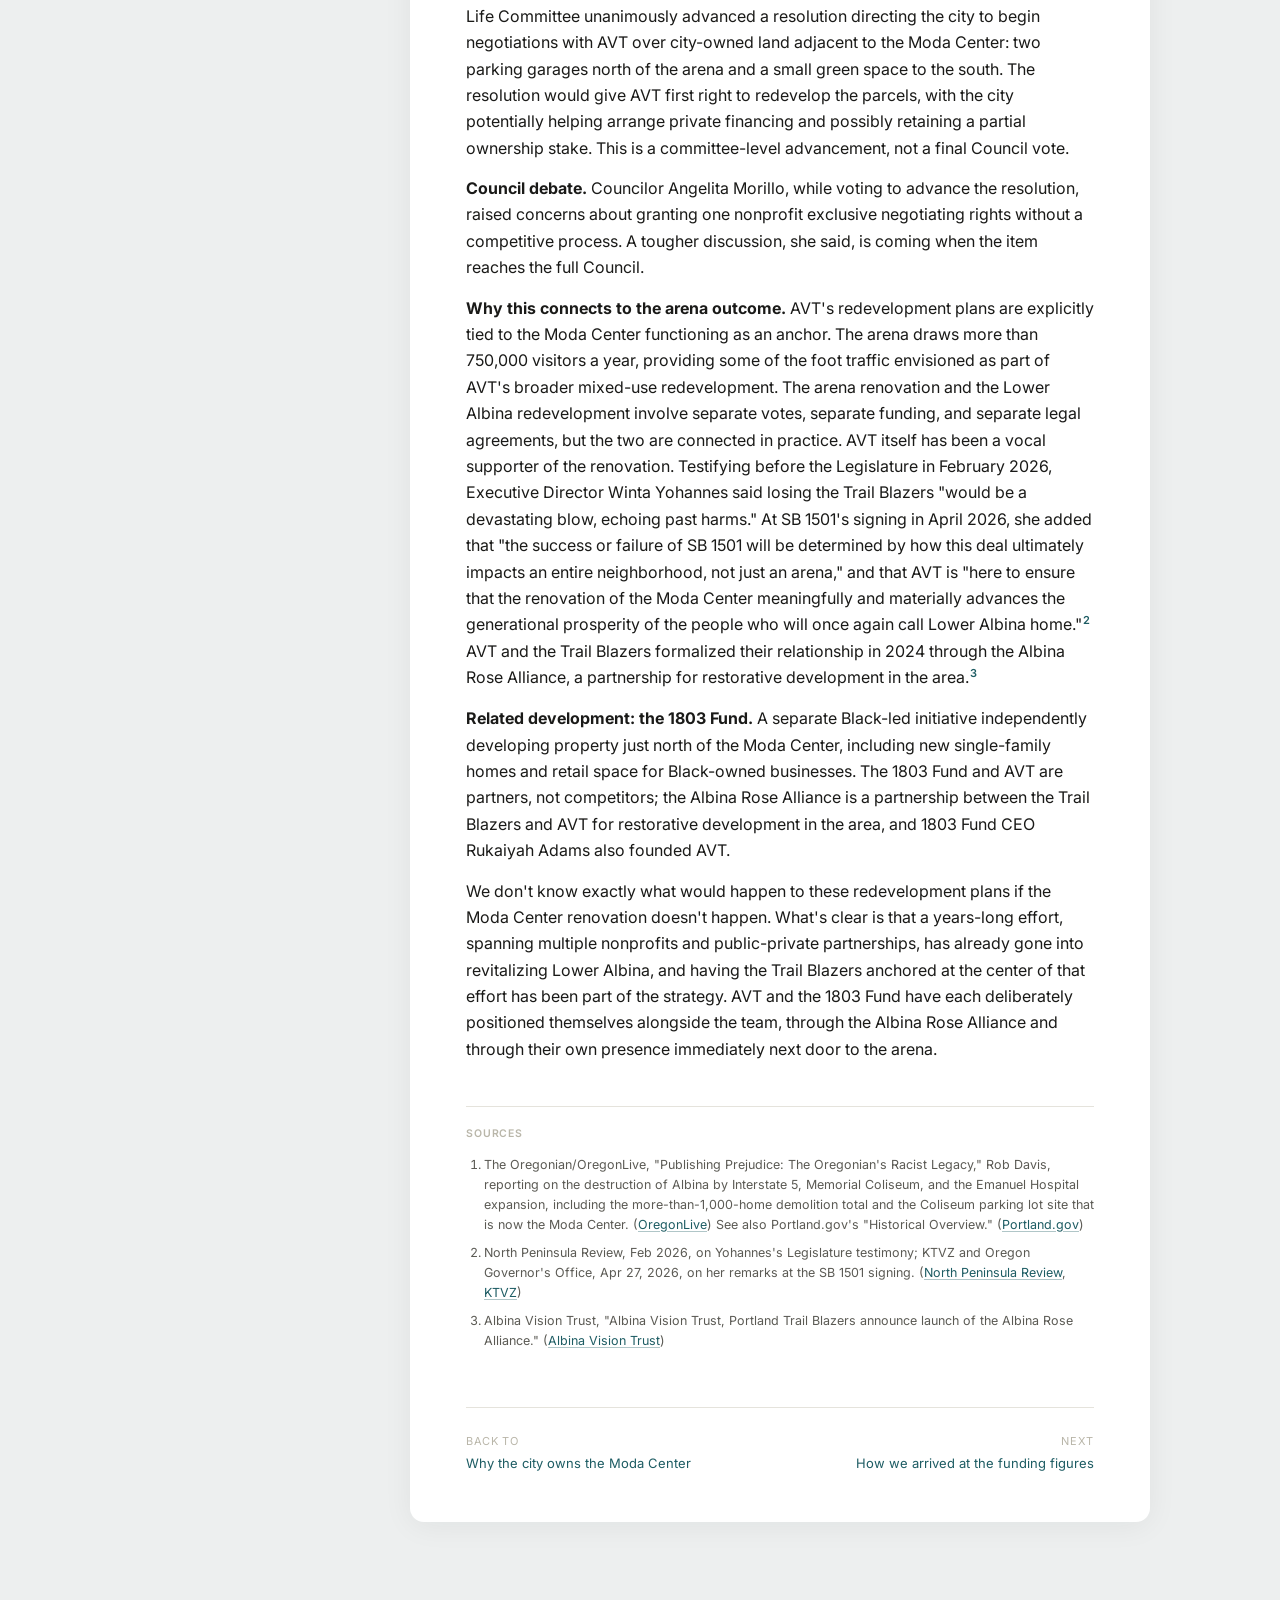
==== commit 9158c0bb: "Add files via upload" ====
--- a/albina.html
+++ b/albina.html
@@ -22,9 +22,10 @@
     <div class="sidebar-title">
       <div class="kicker">A fact-based overview</div>
       <a class="name" href="index.html">Moda Center<br>Renovation</a>
+      <div class="last-updated">Last updated Sep 22, 2026</div>
     </div>
     <nav class="navlist" id="navlist">
-      <a href="overview.html"><span class="navnum">&mdash;</span>Overview</a>
+      <a href="index.html"><span class="navnum">&mdash;</span>Overview</a>
       <a href="short-version.html"><span class="navnum">&raquo;</span>The Short Version</a>
       <div class="navdivider"></div>
       <a href="city-ownership.html"><span class="navnum">01</span>Why the city owns the Moda Center</a>
@@ -46,7 +47,7 @@
       <h1>The Arena's Neighbor: Albina Vision Trust</h1>
 
       <div class="tldr">
-        <strong>In short:</strong> separate from the arena deal itself, a nonprofit called Albina Vision Trust has spent years working to redevelop the historically Black Lower Albina neighborhood next door, and has publicly supported the renovation because the arena functions as an anchor for that broader effort.
+        <strong>In short:</strong> separate from the arena deal itself, a nonprofit called Albina Vision Trust has spent years working to redevelop the historically Black Lower Albina neighborhood next door, and has publicly supported the renovation because it views the arena as an anchor for that broader effort.
       </div>
 
       <div class="slot">
@@ -66,9 +67,9 @@
 <p><strong>Background: Lower Albina.</strong> Lower Albina was historically one of Portland's most significant Black neighborhoods. Much of the community was displaced in the mid-20th century by the construction of Interstate 5 and the Veterans Memorial Coliseum, which alone demolished more than 1,000 houses across the district. The apartment building torn down in 1958 to build the Coliseum's parking lots sat on the same site where the Moda Center stands today.<span class="footnote-ref">1</span></p>
 <p><strong>Albina Vision Trust (AVT).</strong> A nonprofit organized around reconnecting and rebuilding Lower Albina into a mixed-use district. On August 11, 2026, Portland's City Life Committee unanimously advanced a resolution directing the city to begin negotiations with AVT over city-owned land adjacent to the Moda Center: two parking garages north of the arena and a small green space to the south. The resolution would give AVT first right to redevelop the parcels, with the city potentially helping arrange private financing and possibly retaining a partial ownership stake. This is a committee-level advancement, not a final Council vote.</p>
 <p><strong>Council debate.</strong> Councilor Angelita Morillo, while voting to advance the resolution, raised concerns about granting one nonprofit exclusive negotiating rights without a competitive process. A tougher discussion, she said, is coming when the item reaches the full Council.</p>
-<p><strong>Why this connects to the arena outcome.</strong> AVT's redevelopment plans are explicitly tied to the Moda Center functioning as an anchor tenant, the arena draws more than 750,000 visitors a year, part of the foot traffic AVT's mixed-use vision depends on. The arena renovation and the Lower Albina redevelopment involve separate votes, separate funding, and separate legal agreements, but the two are connected in practice. AVT itself has been a vocal supporter of the renovation. Testifying before the Legislature in February 2026, Executive Director Winta Yohannes said losing the Trail Blazers "would be a devastating blow, echoing past harms." At SB 1501's signing in April 2026, she added that "the success or failure of SB 1501 will be determined by how this deal ultimately impacts an entire neighborhood, not just an arena," and that AVT is "here to ensure that the renovation of the Moda Center meaningfully and materially advances the generational prosperity of the people who will once again call Lower Albina home."<span class="footnote-ref">2</span> AVT and the Trail Blazers formalized their relationship in 2024 through the Albina Rose Alliance, a partnership for restorative development in the area.<span class="footnote-ref">3</span></p>
+<p><strong>Why this connects to the arena outcome.</strong> AVT's redevelopment plans are explicitly tied to the Moda Center functioning as an anchor. The arena draws more than 750,000 visitors a year, providing some of the foot traffic envisioned as part of AVT's broader mixed-use redevelopment. The arena renovation and the Lower Albina redevelopment involve separate votes, separate funding, and separate legal agreements, but the two are connected in practice. AVT itself has been a vocal supporter of the renovation. Testifying before the Legislature in February 2026, Executive Director Winta Yohannes said losing the Trail Blazers "would be a devastating blow, echoing past harms." At SB 1501's signing in April 2026, she added that "the success or failure of SB 1501 will be determined by how this deal ultimately impacts an entire neighborhood, not just an arena," and that AVT is "here to ensure that the renovation of the Moda Center meaningfully and materially advances the generational prosperity of the people who will once again call Lower Albina home."<span class="footnote-ref">2</span> AVT and the Trail Blazers formalized their relationship in 2024 through the Albina Rose Alliance, a partnership for restorative development in the area.<span class="footnote-ref">3</span></p>
 <p><strong>Related development: the 1803 Fund.</strong> A separate Black-led initiative independently developing property just north of the Moda Center, including new single-family homes and retail space for Black-owned businesses. The 1803 Fund and AVT are partners, not competitors; the Albina Rose Alliance is a partnership between the Trail Blazers and AVT for restorative development in the area, and 1803 Fund CEO Rukaiyah Adams also founded AVT.</p>
-<p>We don't know exactly what would happen to these redevelopment plans if the Moda Center renovation doesn't happen. What's clear is that a years-long effort, spanning multiple nonprofits and public-private partnerships, has already gone into revitalizing Lower Albina, and that having the Trail Blazers anchored at the center of that effort has been part of the strategy rather than an afterthought. AVT and the 1803 Fund, the two organizations doing the most work on the ground, have each deliberately positioned themselves alongside the team, through the Albina Rose Alliance and through their own presence immediately next door to the arena.</p>
+<p>We don't know exactly what would happen to these redevelopment plans if the Moda Center renovation doesn't happen. What's clear is that a years-long effort, spanning multiple nonprofits and public-private partnerships, has already gone into revitalizing Lower Albina, and having the Trail Blazers anchored at the center of that effort has been part of the strategy. AVT and the 1803 Fund have each deliberately positioned themselves alongside the team, through the Albina Rose Alliance and through their own presence immediately next door to the arena.</p>
         </div>
       </div>
 
--- a/styles.css
+++ b/styles.css
@@ -69,6 +69,12 @@
   text-decoration:none;
   display:block;
 }
+.sidebar-title .last-updated{
+  font-family:'Inter',sans-serif;
+  font-size:11px;
+  color:var(--placeholder-line);
+  margin-top:10px;
+}
 nav.navlist{padding:8px 14px;}
 nav.navlist a{
   display:block;
@@ -317,7 +323,6 @@
   padding:7px 16px;
   margin:0 0 28px;
 }
-.readtime .clock{font-size:14px;}
 .readtime strong{color:var(--ink);font-weight:600;}
 
 /* One-line "in short" summary under H1 */
@@ -496,93 +501,3 @@
   text-decoration:none;
 }
 .readmore::after{content:" \2192";}
-
-/* ============================================== */
-/* Landing choice page (index.html only)           */
-/* ============================================== */
-.landing-body{
-  margin:0;
-  background:var(--white);
-  color:var(--ink);
-  font-family:'Inter', -apple-system, sans-serif;
-  line-height:1.6;
-  -webkit-font-smoothing:antialiased;
-  min-height:100vh;
-  display:flex;
-  align-items:center;
-  justify-content:center;
-  padding:40px 20px;
-}
-.landing-wrap{max-width:760px;width:100%;text-align:center;}
-.landing-wrap .kicker{
-  font-family:'Inter',sans-serif;
-  font-size:11px;
-  letter-spacing:.1em;
-  text-transform:uppercase;
-  color:var(--ink-soft);
-  margin-bottom:14px;
-}
-.landing-h1{
-  font-family:'Source Serif 4', serif;
-  font-weight:600;
-  font-size:clamp(28px,4.5vw,40px);
-  line-height:1.2;
-  margin:0 0 14px;
-  letter-spacing:-0.01em;
-}
-.landing-sub{
-  font-size:16px;
-  color:var(--ink-soft);
-  max-width:480px;
-  margin:0 auto 44px;
-}
-.choices{display:flex;gap:20px;}
-.choice-card{
-  flex:1;
-  border:1.5px solid var(--line);
-  border-radius:12px;
-  padding:32px 24px;
-  text-align:left;
-  text-decoration:none;
-  color:inherit;
-  transition:border-color .15s ease, box-shadow .15s ease, transform .15s ease;
-  display:block;
-}
-.choice-card:hover{
-  border-color:var(--accent);
-  box-shadow:0 6px 24px rgba(29,92,99,0.1);
-  transform:translateY(-2px);
-}
-.choice-card .time{
-  font-family:'Inter',sans-serif;
-  font-size:12px;
-  font-weight:600;
-  color:var(--accent);
-  text-transform:uppercase;
-  letter-spacing:.05em;
-  margin-bottom:8px;
-}
-.choice-card h2{
-  font-family:'Source Serif 4', serif;
-  font-weight:600;
-  font-size:20px;
-  margin:0 0 10px;
-}
-.choice-card p{
-  font-size:14px;
-  color:var(--ink-soft);
-  margin:0 0 16px;
-  line-height:1.6;
-}
-.choice-card .cta{
-  font-family:'Inter',sans-serif;
-  font-size:13px;
-  font-weight:600;
-  color:var(--accent);
-}
-.choice-card .cta::after{content:" \2192";}
-.choice-card.primary{background:var(--accent-soft);border-color:var(--accent-soft);}
-.skip-link{display:block;margin-top:32px;font-size:13px;color:var(--ink-soft);}
-@media (max-width:600px){
-  .choices{flex-direction:column;}
-}
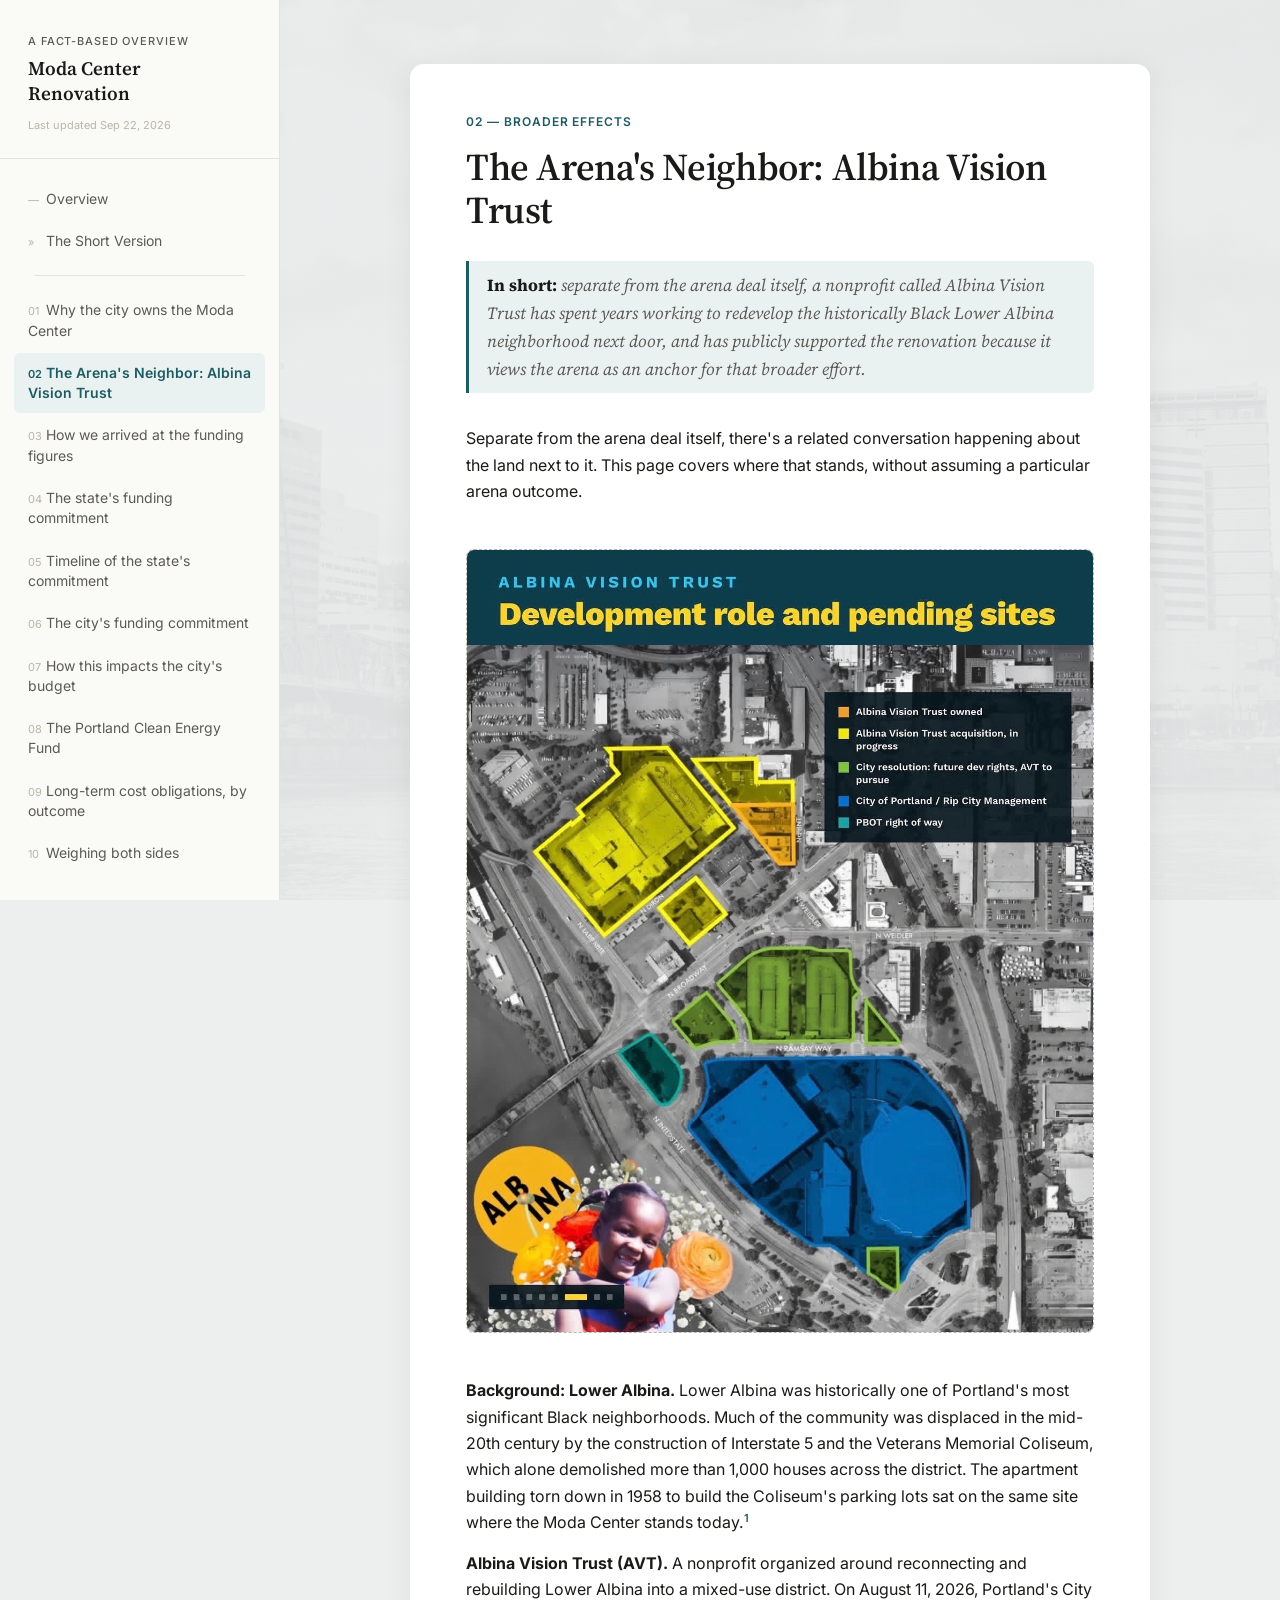
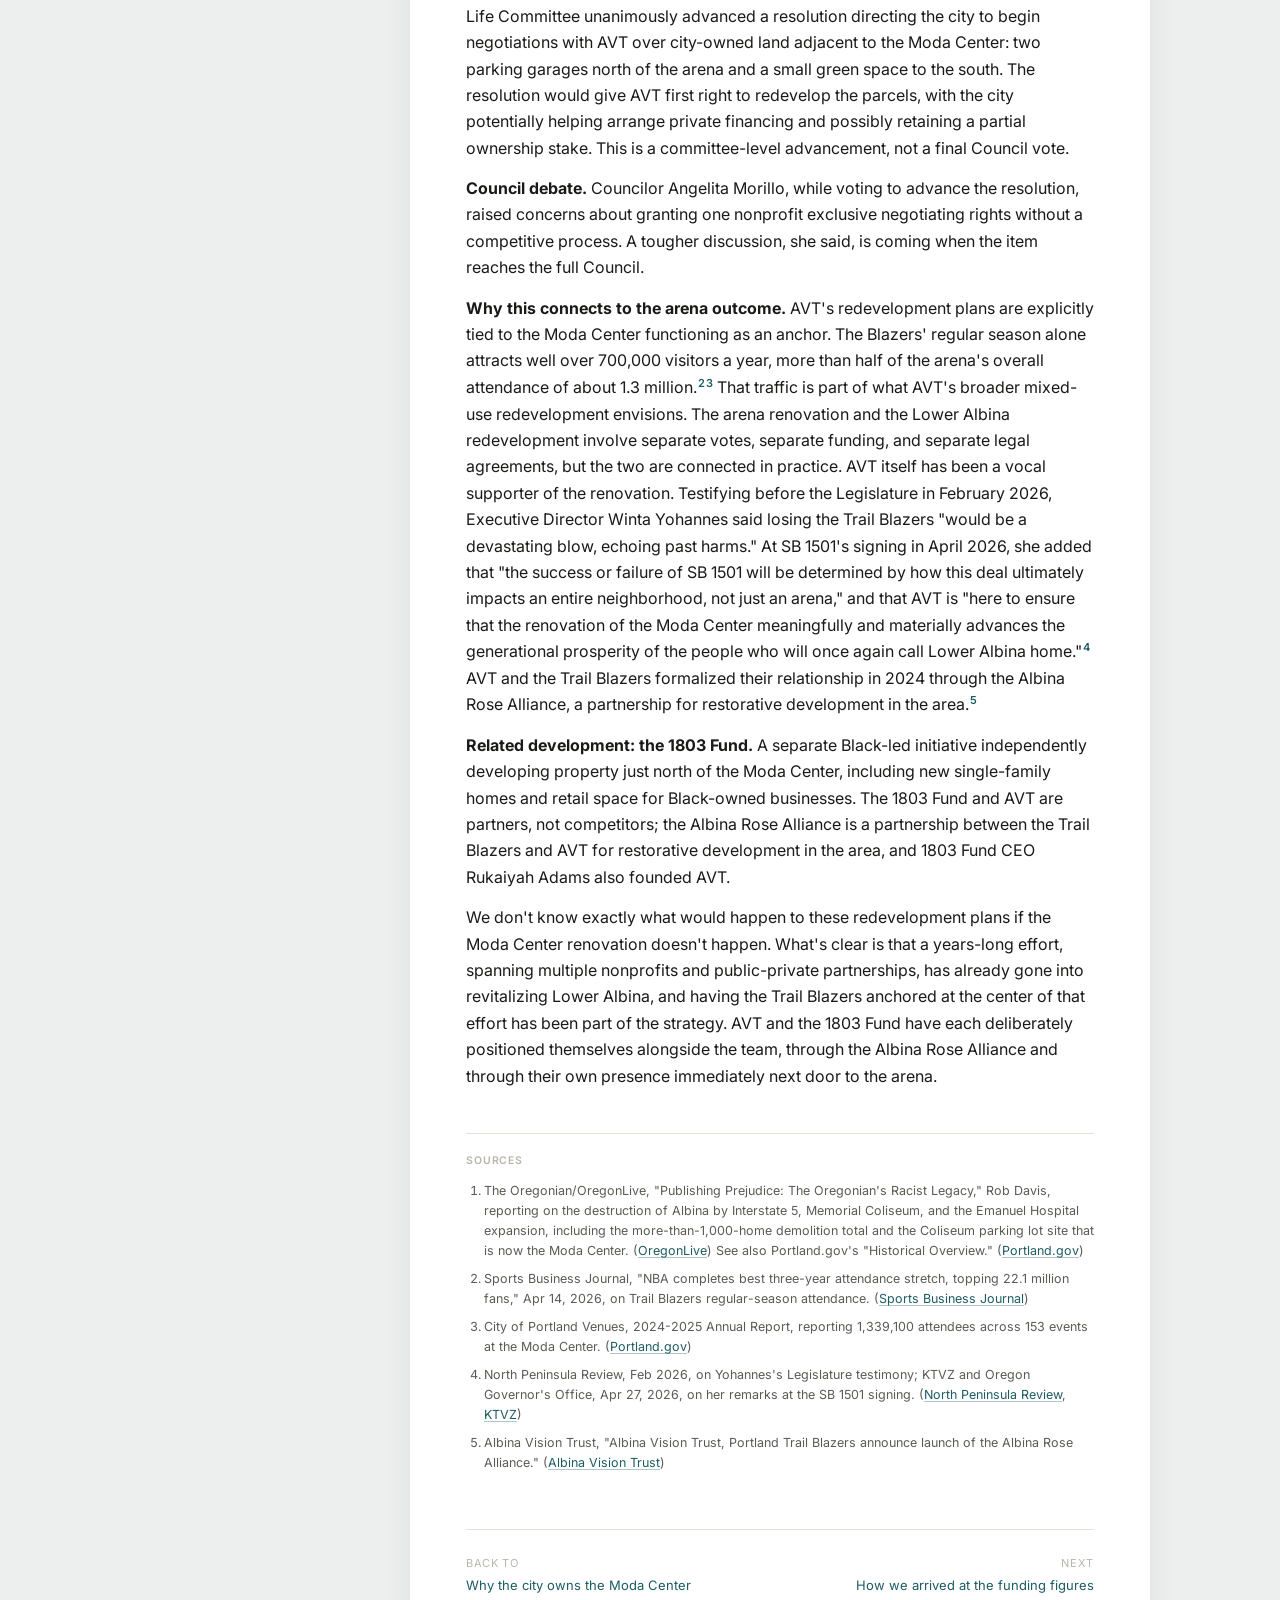
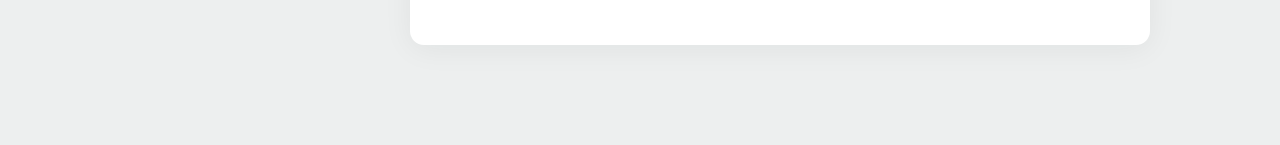
==== commit ecd5b284: "Add files via upload" ====
--- a/albina.html
+++ b/albina.html
@@ -67,7 +67,7 @@
 <p><strong>Background: Lower Albina.</strong> Lower Albina was historically one of Portland's most significant Black neighborhoods. Much of the community was displaced in the mid-20th century by the construction of Interstate 5 and the Veterans Memorial Coliseum, which alone demolished more than 1,000 houses across the district. The apartment building torn down in 1958 to build the Coliseum's parking lots sat on the same site where the Moda Center stands today.<span class="footnote-ref">1</span></p>
 <p><strong>Albina Vision Trust (AVT).</strong> A nonprofit organized around reconnecting and rebuilding Lower Albina into a mixed-use district. On August 11, 2026, Portland's City Life Committee unanimously advanced a resolution directing the city to begin negotiations with AVT over city-owned land adjacent to the Moda Center: two parking garages north of the arena and a small green space to the south. The resolution would give AVT first right to redevelop the parcels, with the city potentially helping arrange private financing and possibly retaining a partial ownership stake. This is a committee-level advancement, not a final Council vote.</p>
 <p><strong>Council debate.</strong> Councilor Angelita Morillo, while voting to advance the resolution, raised concerns about granting one nonprofit exclusive negotiating rights without a competitive process. A tougher discussion, she said, is coming when the item reaches the full Council.</p>
-<p><strong>Why this connects to the arena outcome.</strong> AVT's redevelopment plans are explicitly tied to the Moda Center functioning as an anchor. The arena draws more than 750,000 visitors a year, providing some of the foot traffic envisioned as part of AVT's broader mixed-use redevelopment. The arena renovation and the Lower Albina redevelopment involve separate votes, separate funding, and separate legal agreements, but the two are connected in practice. AVT itself has been a vocal supporter of the renovation. Testifying before the Legislature in February 2026, Executive Director Winta Yohannes said losing the Trail Blazers "would be a devastating blow, echoing past harms." At SB 1501's signing in April 2026, she added that "the success or failure of SB 1501 will be determined by how this deal ultimately impacts an entire neighborhood, not just an arena," and that AVT is "here to ensure that the renovation of the Moda Center meaningfully and materially advances the generational prosperity of the people who will once again call Lower Albina home."<span class="footnote-ref">2</span> AVT and the Trail Blazers formalized their relationship in 2024 through the Albina Rose Alliance, a partnership for restorative development in the area.<span class="footnote-ref">3</span></p>
+<p><strong>Why this connects to the arena outcome.</strong> AVT's redevelopment plans are explicitly tied to the Moda Center functioning as an anchor. The Blazers' regular season alone attracts well over 700,000 visitors a year, more than half of the arena's overall attendance of about 1.3 million.<span class="footnote-ref">2</span><span class="footnote-ref">3</span> That traffic is part of what AVT's broader mixed-use redevelopment envisions. The arena renovation and the Lower Albina redevelopment involve separate votes, separate funding, and separate legal agreements, but the two are connected in practice. AVT itself has been a vocal supporter of the renovation. Testifying before the Legislature in February 2026, Executive Director Winta Yohannes said losing the Trail Blazers "would be a devastating blow, echoing past harms." At SB 1501's signing in April 2026, she added that "the success or failure of SB 1501 will be determined by how this deal ultimately impacts an entire neighborhood, not just an arena," and that AVT is "here to ensure that the renovation of the Moda Center meaningfully and materially advances the generational prosperity of the people who will once again call Lower Albina home."<span class="footnote-ref">4</span> AVT and the Trail Blazers formalized their relationship in 2024 through the Albina Rose Alliance, a partnership for restorative development in the area.<span class="footnote-ref">5</span></p>
 <p><strong>Related development: the 1803 Fund.</strong> A separate Black-led initiative independently developing property just north of the Moda Center, including new single-family homes and retail space for Black-owned businesses. The 1803 Fund and AVT are partners, not competitors; the Albina Rose Alliance is a partnership between the Trail Blazers and AVT for restorative development in the area, and 1803 Fund CEO Rukaiyah Adams also founded AVT.</p>
 <p>We don't know exactly what would happen to these redevelopment plans if the Moda Center renovation doesn't happen. What's clear is that a years-long effort, spanning multiple nonprofits and public-private partnerships, has already gone into revitalizing Lower Albina, and having the Trail Blazers anchored at the center of that effort has been part of the strategy. AVT and the 1803 Fund have each deliberately positioned themselves alongside the team, through the Albina Rose Alliance and through their own presence immediately next door to the arena.</p>
         </div>
@@ -77,6 +77,8 @@
         <div class="slot-label">Sources</div>
         <ol>
           <li>The Oregonian/OregonLive, "Publishing Prejudice: The Oregonian's Racist Legacy," Rob Davis, reporting on the destruction of Albina by Interstate 5, Memorial Coliseum, and the Emanuel Hospital expansion, including the more-than-1,000-home demolition total and the Coliseum parking lot site that is now the Moda Center. (<a href="https://projects.oregonlive.com/publishing-prejudice/whitewashing-destruction" target="_blank" rel="noopener">OregonLive</a>) See also Portland.gov's "Historical Overview." (<a href="https://www.portland.gov/phb/nnehousing/framework/historical-overview" target="_blank" rel="noopener">Portland.gov</a>)</li>
+          <li>Sports Business Journal, "NBA completes best three-year attendance stretch, topping 22.1 million fans," Apr 14, 2026, on Trail Blazers regular-season attendance. (<a href="https://www.sportsbusinessjournal.com/Articles/2026/04/14/nba-completes-best-three-year-attendance-stretch-topping-221-million-fans/" target="_blank" rel="noopener">Sports Business Journal</a>)</li>
+          <li>City of Portland Venues, 2024-2025 Annual Report, reporting 1,339,100 attendees across 153 events at the Moda Center. (<a href="https://www.portland.gov/venues/overview/2024-2025-annual-report" target="_blank" rel="noopener">Portland.gov</a>)</li>
           <li>North Peninsula Review, Feb 2026, on Yohannes's Legislature testimony; KTVZ and Oregon Governor's Office, Apr 27, 2026, on her remarks at the SB 1501 signing. (<a href="https://northpeninsulareview.com/support-grows-for-moda-center-upgrades-to-keep-trail-blazers-in-portland/" target="_blank" rel="noopener">North Peninsula Review</a>, <a href="https://ktvz.com/news/2026/04/27/oregon-and-portland-invest-in-moda-center-modernization/" target="_blank" rel="noopener">KTVZ</a>)</li>
           <li>Albina Vision Trust, "Albina Vision Trust, Portland Trail Blazers announce launch of the Albina Rose Alliance." (<a href="https://albinavision.org/albina-rose-alliance" target="_blank" rel="noopener">Albina Vision Trust</a>)</li>
         </ol>
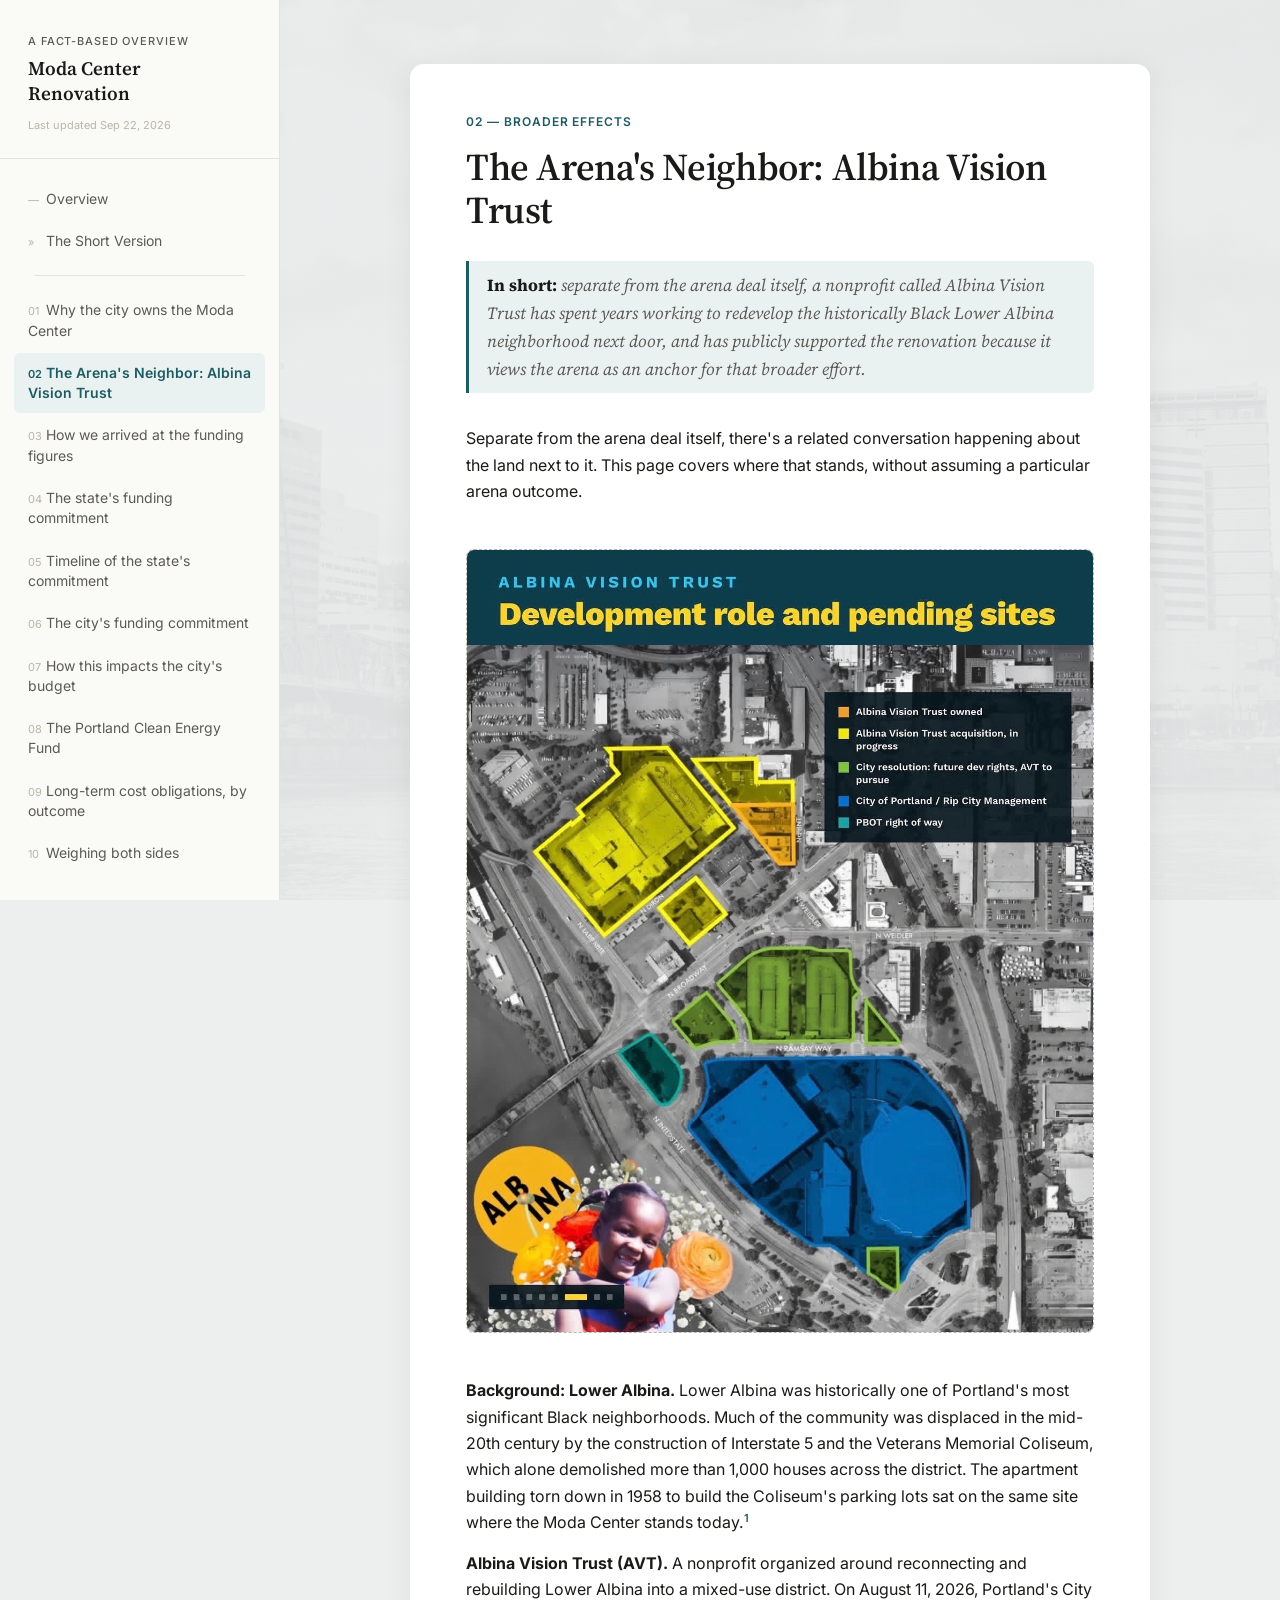
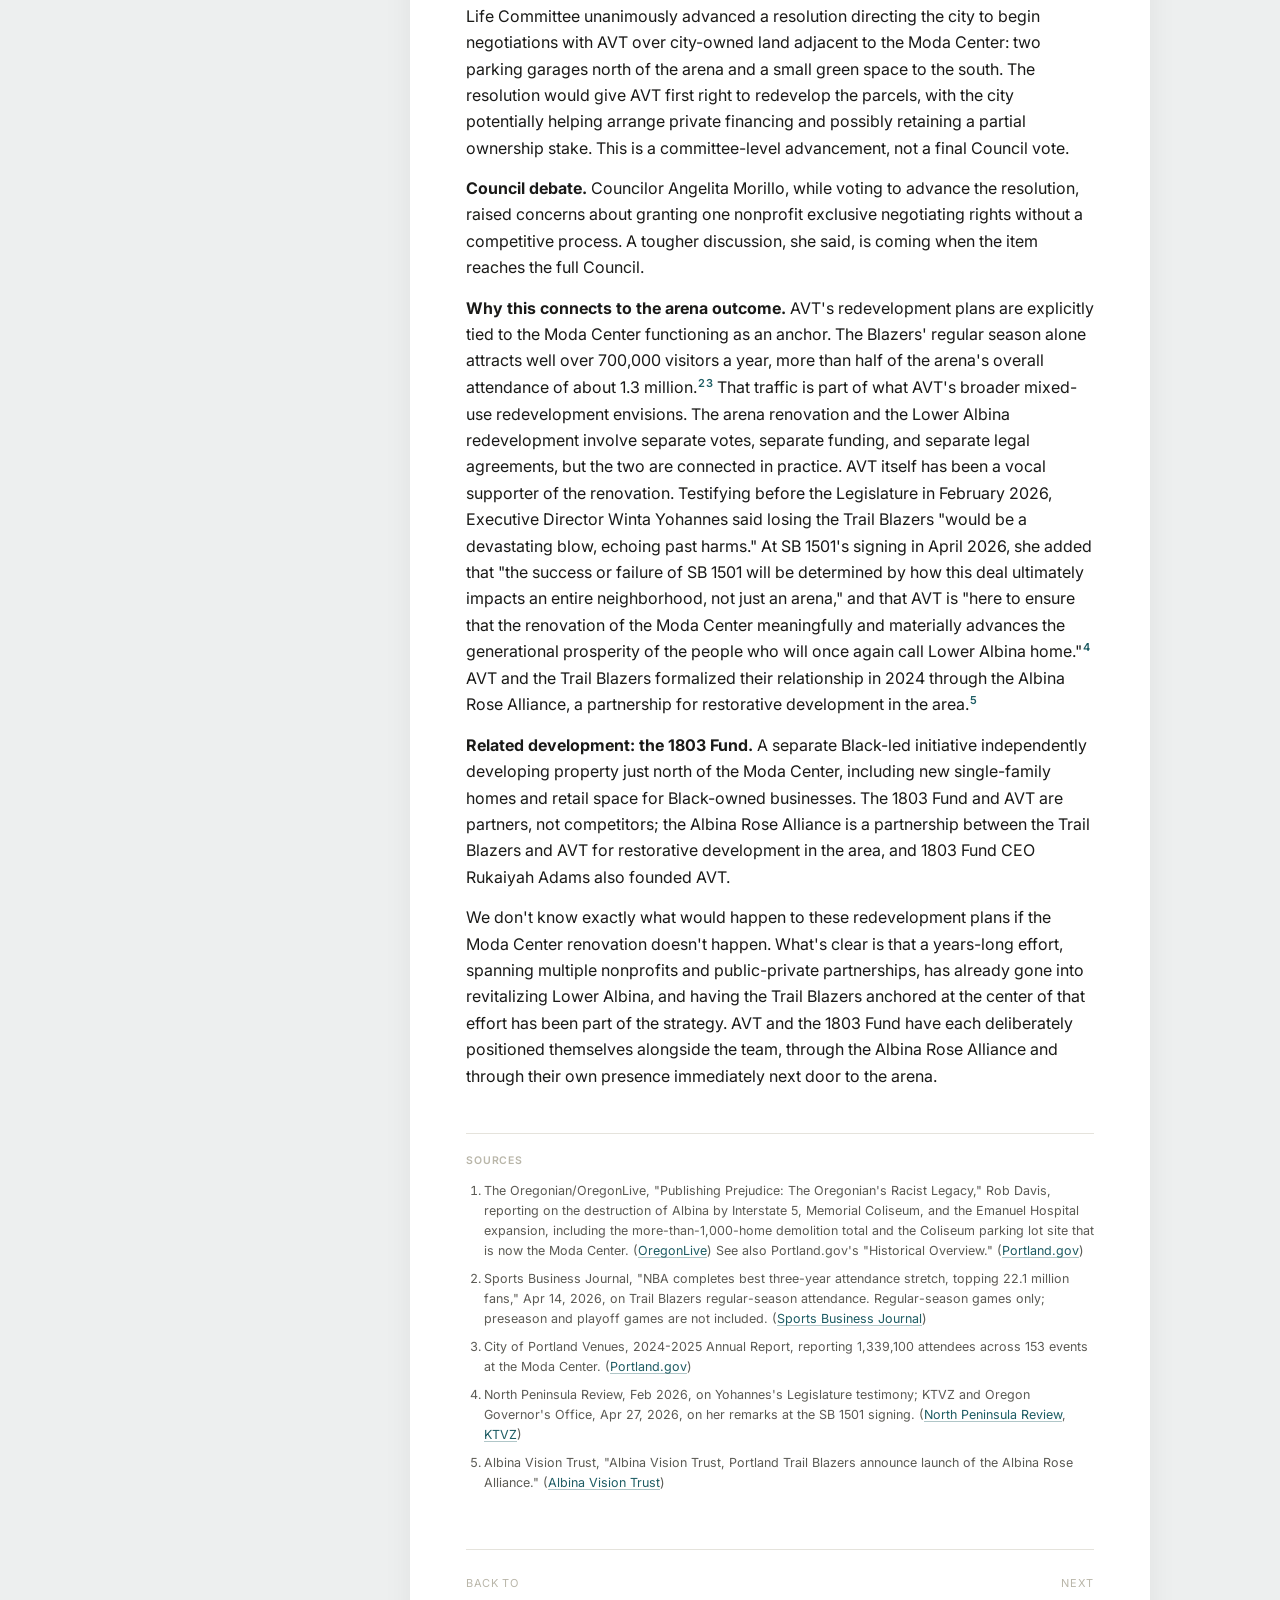
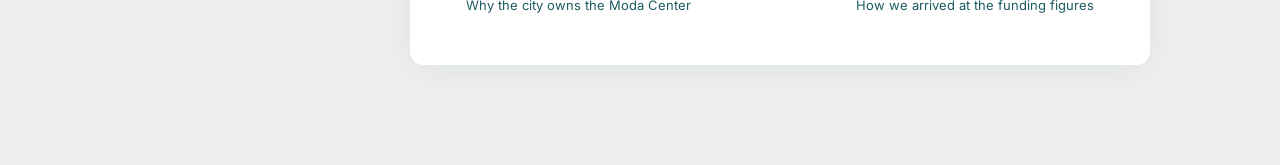
==== commit 68e8922f: "Add files via upload" ====
--- a/albina.html
+++ b/albina.html
@@ -77,7 +77,7 @@
         <div class="slot-label">Sources</div>
         <ol>
           <li>The Oregonian/OregonLive, "Publishing Prejudice: The Oregonian's Racist Legacy," Rob Davis, reporting on the destruction of Albina by Interstate 5, Memorial Coliseum, and the Emanuel Hospital expansion, including the more-than-1,000-home demolition total and the Coliseum parking lot site that is now the Moda Center. (<a href="https://projects.oregonlive.com/publishing-prejudice/whitewashing-destruction" target="_blank" rel="noopener">OregonLive</a>) See also Portland.gov's "Historical Overview." (<a href="https://www.portland.gov/phb/nnehousing/framework/historical-overview" target="_blank" rel="noopener">Portland.gov</a>)</li>
-          <li>Sports Business Journal, "NBA completes best three-year attendance stretch, topping 22.1 million fans," Apr 14, 2026, on Trail Blazers regular-season attendance. (<a href="https://www.sportsbusinessjournal.com/Articles/2026/04/14/nba-completes-best-three-year-attendance-stretch-topping-221-million-fans/" target="_blank" rel="noopener">Sports Business Journal</a>)</li>
+          <li>Sports Business Journal, "NBA completes best three-year attendance stretch, topping 22.1 million fans," Apr 14, 2026, on Trail Blazers regular-season attendance. Regular-season games only; preseason and playoff games are not included. (<a href="https://www.sportsbusinessjournal.com/Articles/2026/04/14/nba-completes-best-three-year-attendance-stretch-topping-221-million-fans/" target="_blank" rel="noopener">Sports Business Journal</a>)</li>
           <li>City of Portland Venues, 2024-2025 Annual Report, reporting 1,339,100 attendees across 153 events at the Moda Center. (<a href="https://www.portland.gov/venues/overview/2024-2025-annual-report" target="_blank" rel="noopener">Portland.gov</a>)</li>
           <li>North Peninsula Review, Feb 2026, on Yohannes's Legislature testimony; KTVZ and Oregon Governor's Office, Apr 27, 2026, on her remarks at the SB 1501 signing. (<a href="https://northpeninsulareview.com/support-grows-for-moda-center-upgrades-to-keep-trail-blazers-in-portland/" target="_blank" rel="noopener">North Peninsula Review</a>, <a href="https://ktvz.com/news/2026/04/27/oregon-and-portland-invest-in-moda-center-modernization/" target="_blank" rel="noopener">KTVZ</a>)</li>
           <li>Albina Vision Trust, "Albina Vision Trust, Portland Trail Blazers announce launch of the Albina Rose Alliance." (<a href="https://albinavision.org/albina-rose-alliance" target="_blank" rel="noopener">Albina Vision Trust</a>)</li>
